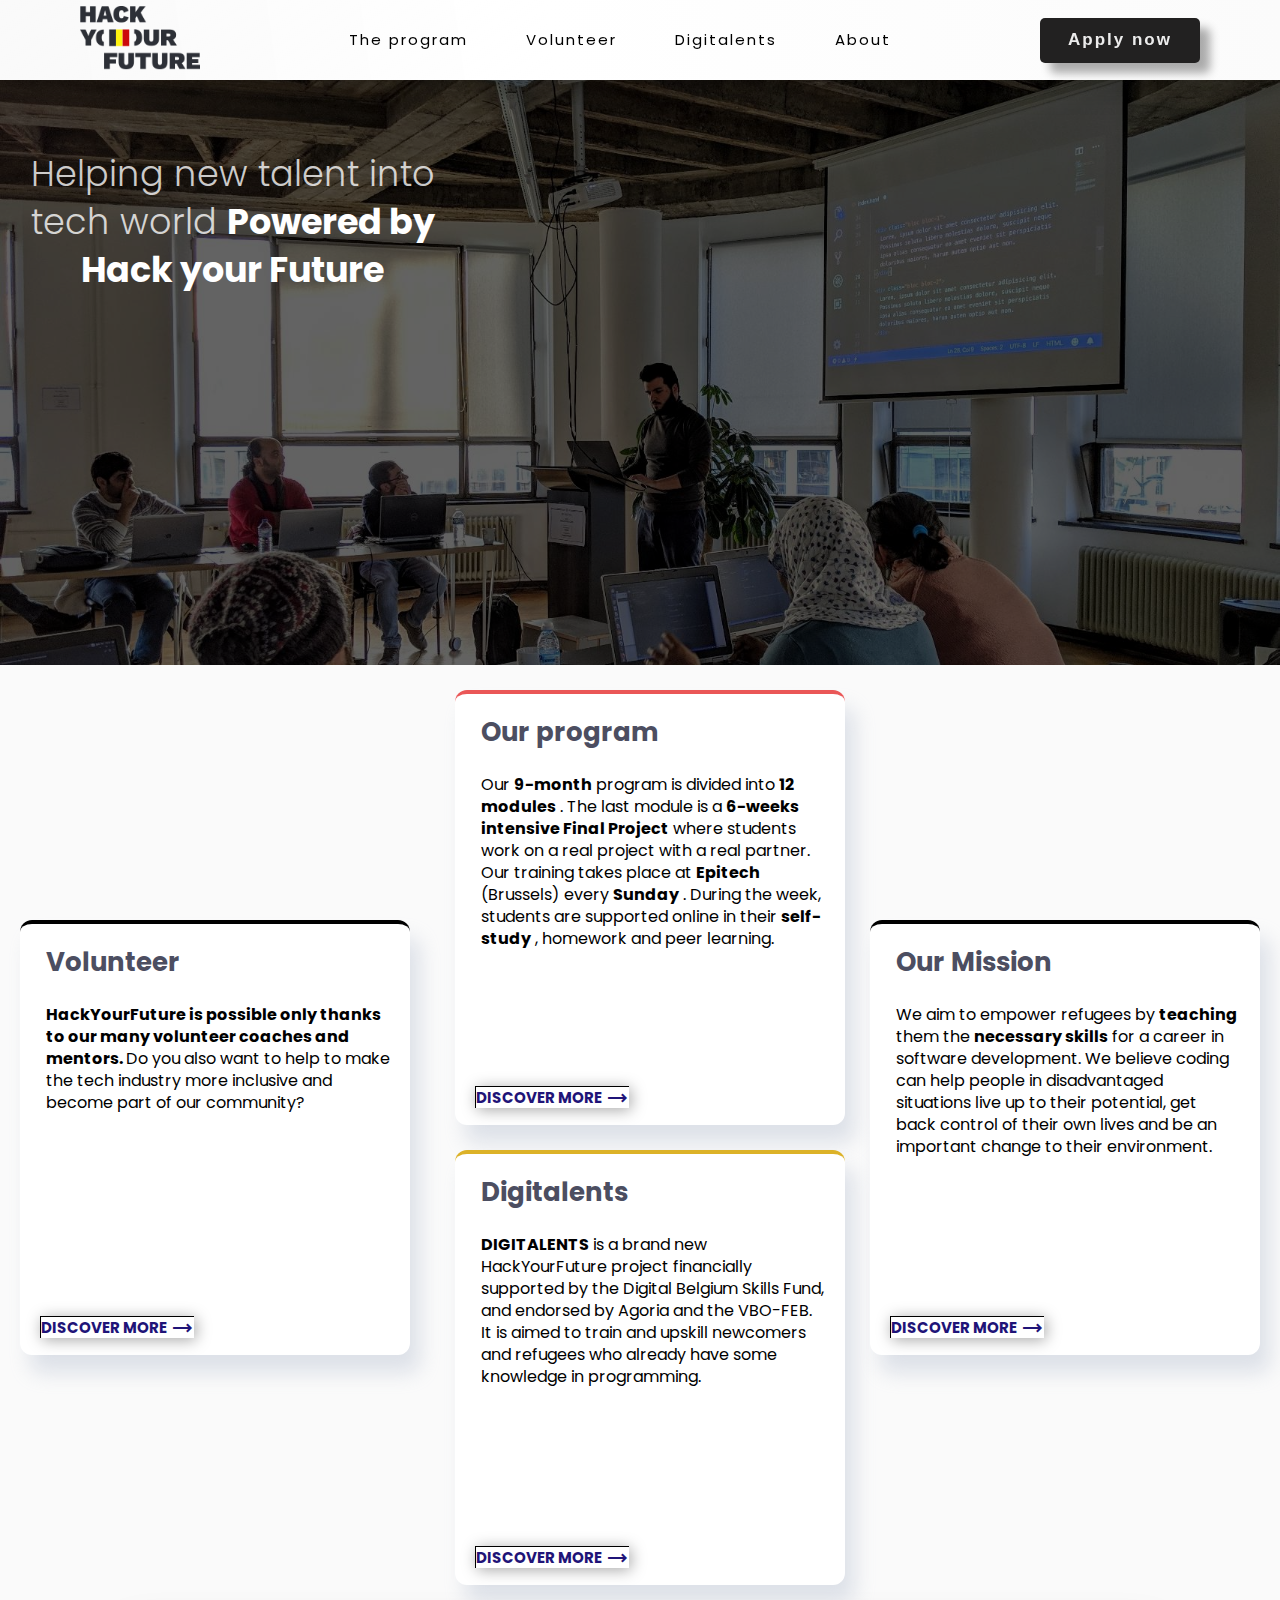
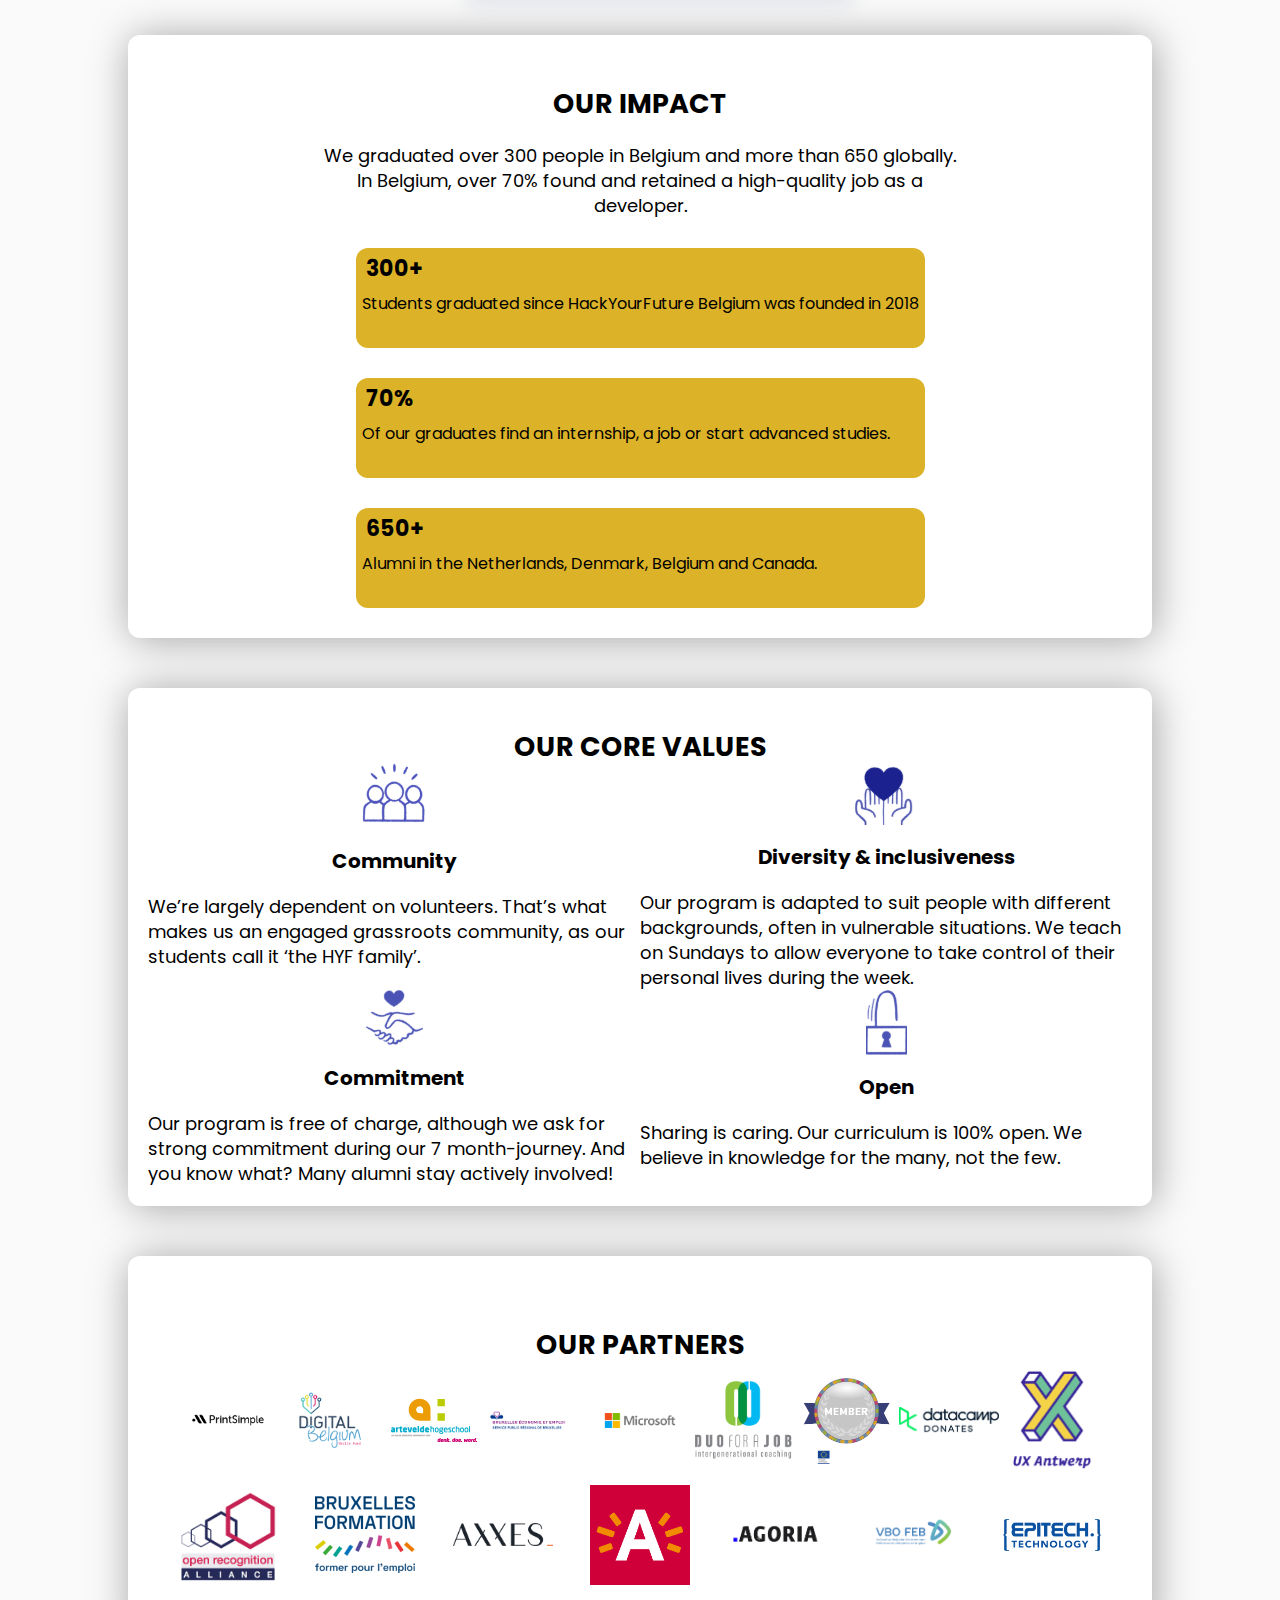
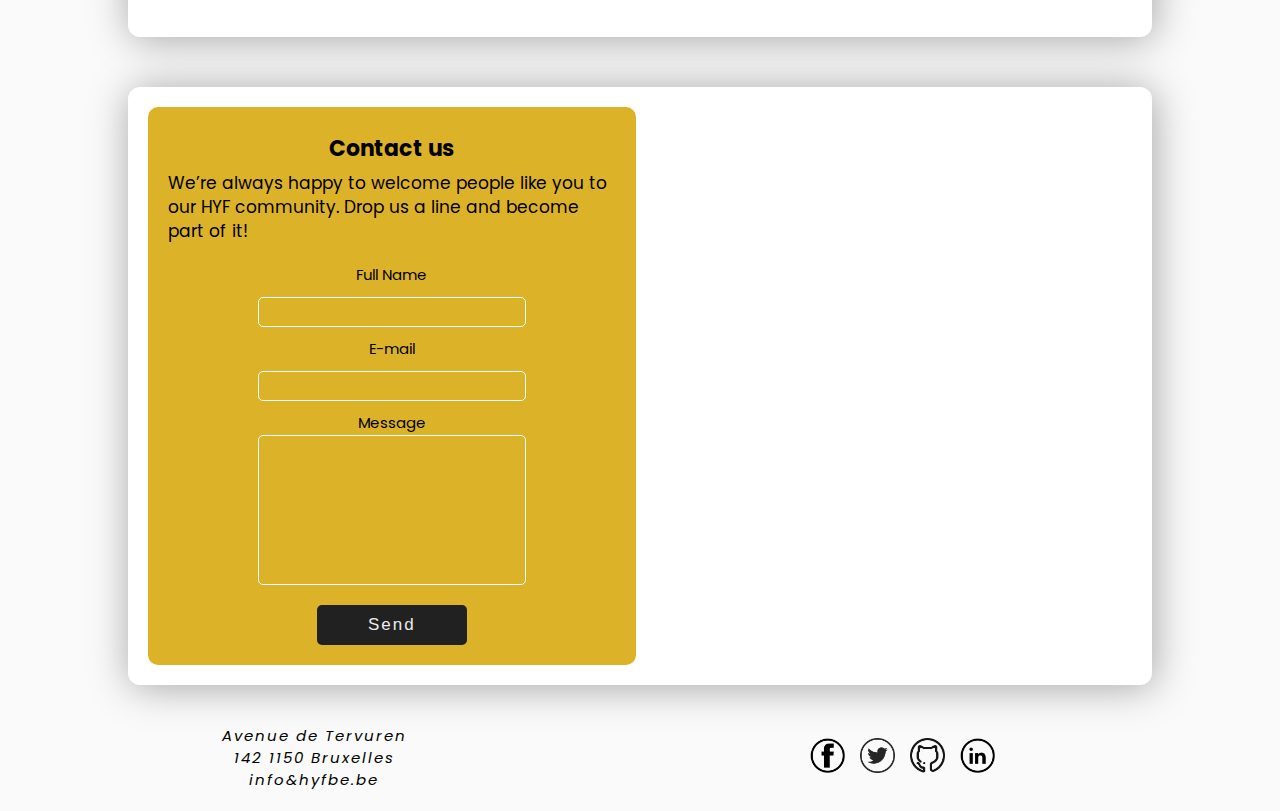
==== index.html @ 16c0a8de "update nav styles" ====
<!DOCTYPE html>
<html lang="en">
  <head>
    <meta charset="UTF-8" />
    <link rel="icon" type="image/svg+xml" href="./client/assets/favicon.ico" />
    <meta name="viewport" content="width=device-width, initial-scale=1.0" />
    <link rel="preconnect" href="https://fonts.googleapis.com" />
    <link rel="preconnect" href="https://fonts.gstatic.com" crossorigin />
    <link
      rel="stylesheet"
      href="https://fonts.googleapis.com/css2?family=Poppins:wght@200;400;600&display=swap"
    />
    <link
      rel="stylesheet"
      href="https://fonts.googleapis.com/css2?family=Material+Symbols+Outlined:opsz,wght,FILL,GRAD@20..48,100..700,0..1,-50..200"
    />
    <title>Hack your future</title>
    <link href="./styles/style.css" rel="stylesheet" />
  </head>
  <body>
    <!-- Navigation -->
    <nav class="nav-main">
      <div class="logo">
        <a class="logo" href="index.html">
          <img src="./public/logo1.png" alt="logo" />
        </a>
      </div>
      <ul class="nav">
        <li class="nav-item">
          <a class="nav-link" href="pages/program.html">The program</a>
        </li>
        <li class="nav-item">
          <a class="nav-link" href="pages/volunteer.html">Volunteer</a>
        </li>
        <li class="nav-item">
          <a class="nav-link" href="pages/digitalents.html">Digitalents</a>
        </li>
        <li class="nav-item">
          <a class="nav-link" href="pages/about.html">About</a>
        </li>
      </ul>
      <button
        type="button"
        class="nav-button"
        onclick="location.href='https://docs.google.com/forms/d/e/1FAIpQLSe2Rt_ns9DNhkDK3BO-uV07ePRrf6yVcAobrXXyIl71q2zZvg/viewform';"
      >
        Apply now
      </button>
    </nav>
    <!-- Header -->
    <header class="header-home">
      <div class="background"></div>
      <h1>
        Helping new talent into tech world
        <span>Powered by Hack your Future</span>
      </h1>
    </header>
    <main class="main-home">
      <!-- Section -->
      <section class="section-box volunteer">
        <h2>Volunteer</h2>
        <p class="about">
          <strong>
            HackYourFuture is possible only thanks to our many volunteer coaches
            and mentors.
          </strong>
          Do you also want to help to make the tech industry more inclusive and
          become part of our community?
        </p>
        <p class="discover-more">
          <a href="./pages/volunteer.html">
            discover more
            <span class="material-symbols-outlined"> trending_flat</span>
          </a>
        </p>
      </section>
      <div class="middle-sections">
        <section class="section-box program">
          <h2>Our program</h2>
          <p class="about">
            Our
            <strong>9-month</strong>
            program is divided into
            <strong>12 modules</strong>
            . The last module is a
            <strong>6-weeks intensive Final Project</strong>
            where students work on a real project with a real partner. Our
            training takes place at
            <strong>Epitech</strong>
            (Brussels) every
            <strong>Sunday</strong>
            . During the week, students are supported online in their
            <strong>self-study</strong>
            , homework and peer learning.
          </p>
          <p class="discover-more">
            <a href="./pages/program.html">
              discover more
              <span class="material-symbols-outlined"> trending_flat</span>
            </a>
          </p>
        </section>
        <section class="section-box digitalents">
          <h2>Digitalents</h2>
          <p class="about">
            <strong>DIGITALENTS</strong>
            is a brand new HackYourFuture project financially supported by the
            Digital Belgium Skills Fund, and endorsed by Agoria and the VBO-FEB.
            It is aimed to train and upskill newcomers and refugees who already
            have some knowledge in programming.
          </p>
          <p class="discover-more">
            <a href="./pages/digitalents.html">
              discover more
              <span class="material-symbols-outlined"> trending_flat</span>
            </a>
          </p>
        </section>
      </div>
      <section class="section-box our-mission">
        <h2>Our Mission</h2>
        <p class="about">
          We aim to empower refugees by
          <strong>teaching</strong>
          them the
          <strong>necessary skills</strong>
          for a career in software development. We believe coding can help
          people in disadvantaged situations live up to their potential, get
          back control of their own lives and be an important change to their
          environment.
        </p>
        <p class="discover-more">
          <a href="./pages/about.html">
            discover more
            <span class="material-symbols-outlined"> trending_flat</span>
          </a>
        </p>
      </section>
    </main>
    <!-- Container Our Impact -->
    <div class="statistic">
      <h2 class="our-impact">Our impact</h2>
      <p class="impact">
        We graduated over 300 people in Belgium and more than 650 globally. In
        Belgium, over 70% found and retained a high-quality job as a developer.
      </p>
      <div>
        <div class="students">
          <h3>300+</h3>
          <p class="stats1">
            Students graduated since HackYourFuture Belgium was founded in 2018
          </p>
        </div>
        <div class="intership-job">
          <h3>70%</h3>
          <p class="stats2">
            Of our graduates find an internship, a job or start advanced
            studies.
          </p>
        </div>
        <div class="alumni">
          <h3>650+</h3>
          <p class="stats3">
            Alumni in the Netherlands, Denmark, Belgium and Canada.
          </p>
        </div>
      </div>
    </div>
    <!-- Container Our core values -->
    <div class="core-values">
      <h2 class="our-values">Our core values</h2>
      <div class="grid">
        <div class="community">
          <img src="public/community.svg" alt="community" />
          <h4>Community</h4>
          <p>
            We’re largely dependent on volunteers. That’s what makes us an
            engaged grassroots community, as our students call it ‘the HYF
            family’.
          </p>
        </div>
        <div class="diversity">
          <img src="public/diversity-inclusiveness.svg" alt="community" />
          <h4>Diversity &amp; inclusiveness</h4>
          <p>
            Our program is adapted to suit people with different backgrounds,
            often in vulnerable situations. We teach on Sundays to allow
            everyone to take control of their personal lives during the week.
          </p>
        </div>
        <div class="commitment">
          <img src="public/commitment.svg" alt="community" />
          <h4>Commitment</h4>
          <p>
            Our program is free of charge, although we ask for strong commitment
            during our 7 month-journey. And you know what? Many alumni stay
            actively involved!
          </p>
        </div>
        <div class="open">
          <img src="public/open.svg" alt="community" />
          <h4>Open</h4>
          <p>
            Sharing is caring. Our curriculum is 100% open. We believe in
            knowledge for the many, not the few.
          </p>
        </div>
      </div>
    </div>
    <!-- Our Partners -->
    <div class="partners">
      <h2 class="our-partners">Our Partners</h2>
      <div class="logo-partners">
        <div class="img-partners">
          <img src="public/print-simple.svg" alt="print-simple" />
        </div>
        <div class="img-partners">
          <img src="public/digital-belgium.svg" alt="digital-belgium" />
        </div>
        <div class="img-partners">
          <img src="public/artevelde.svg" alt="artevelde" />
        </div>
        <div class="img-partners">
          <img src="public/bruxelles-emploi.svg" alt="bruxelles-emploi" />
        </div>
        <div class="img-partners">
          <img src="public/microsoft.svg" alt="microsoft" />
        </div>
        <div class="img-partners">
          <img src="public/duo-logo.png" alt="duo-for-a-job" />
        </div>
        <div class="img-partners">
          <img src="public/DSJC-Member-NEGATIVE.png" alt="member" />
        </div>
        <div class="img-partners">
          <img src="public/datacamp.png" alt="datacamp" />
        </div>
        <div class="img-partners">
          <img src="public/ux-antwerp.png" alt="ux-antwerp" />
        </div>
        <div class="img-partners">
          <img src="public/alliance.png" alt="alliance" />
        </div>
        <div class="img-partners">
          <img src="public/Bruxelles-Formation.png" alt="bruxelles-formation" />
        </div>
        <div class="img-partners">
          <img src="public/axxes.png" alt="axxes" />
        </div>
        <div class="img-partners">
          <img src="public/antwerp-stad.jpg" alt="antwerp-stad" />
        </div>
        <div class="img-partners">
          <img src="public/agoriapng.png" alt="agoria" />
        </div>
        <div class="img-partners">
          <img src="public/vbo.png" alt="vbo-feb" />
        </div>
        <div class="img-partners">
          <img src="public/EPITECH-TECHNOLOGY.png" alt="epitech-technology" />
        </div>
      </div>
    </div>
    <!-- Contact & location -->
    <div class="contact-location">
      <div class="contact-title">
        <h3 class="contact-us">Contact us</h3>
        <p class="contact-description">
          We’re always happy to welcome people like you to our HYF community.
          Drop us a line and become part of it!
        </p>
        <form class="form-contact">
          <label for="name">Full Name</label>
          <input type="text" id="name" name="name" />
          <label for="email">E-mail</label>
          <input type="email" id="email" name="email" au />
          <label for="message">Message</label>
          <textarea class="message" name="message" id="message"></textarea>
          <button class="form-btn" type="submit">Send</button>
        </form>
      </div>
      <div class="map">
        <iframe
          src="https://www.google.com/maps/embed?pb=!1m18!1m12!1m3!1d1223.9548643285877!2d4.4075665665251575!3d50.837852374862564!2m3!1f0!2f0!3f0!3m2!1i1024!2i768!4f13.1!3m3!1m2!1s0x47c3c4ad260b7937%3A0x14bd8cd14d024bea!2sAv.%20de%20Tervueren%20142%2C%201150%20Woluwe-Saint-Pierre!5e0!3m2!1spl!2sbe!4v1683390909252!5m2!1spl!2sbe"
          allowfullscreen=""
          loading="lazy"
          referrerpolicy="no-referrer-when-downgrade"
          title="map"
        ></iframe>
      </div>
    </div>
    <!-- Footer -->
    <footer class="footer">
      <div class="hyf-info"></div>
      <nav class="nav-footer">
        <address class="address">
          Avenue de Tervuren 142 1150 Bruxelles info&amp;hyfbe.be
        </address>
        <ul class="social-media">
          <li class="social-icon">
            <a
              href="https://www.facebook.com/HackYFutureBE/"
              aria-label="facebook"
            >
              <img class="img-social" src="public/fb_icon.png" alt="facebook" />
            </a>
          </li>
          <li class="social-icon">
            <a href="https://twitter.com/HackYFutureBE" aria-label="twitter">
              <img
                class="img-social"
                src="public/twitter_icon.png"
                alt="twitter"
              />
            </a>
          </li>
          <li class="social-icon">
            <a
              href="https://github.com/HackYourFutureBelgium"
              aria-label="github"
            >
              <img
                class="img-social"
                src="public/github_icon.png"
                alt="github"
              />
            </a>
          </li>
          <li class="social-icon">
            <a
              href="https://www.linkedin.com/school/hackyourfuture-belgium/"
              aria-label="lindekin"
            >
              <img
                class="img-social"
                src="public/linkedin_icon.png"
                alt="lindekin"
              />
            </a>
          </li>
        </ul>
      </nav>
    </footer>
  </body>
</html>
---- styles/style.css ----
@import url("./home.css");
@import url("./program.css");
@import url("./volunteer.css");
@import url("./digitalents.css");
@import url("./about.css");
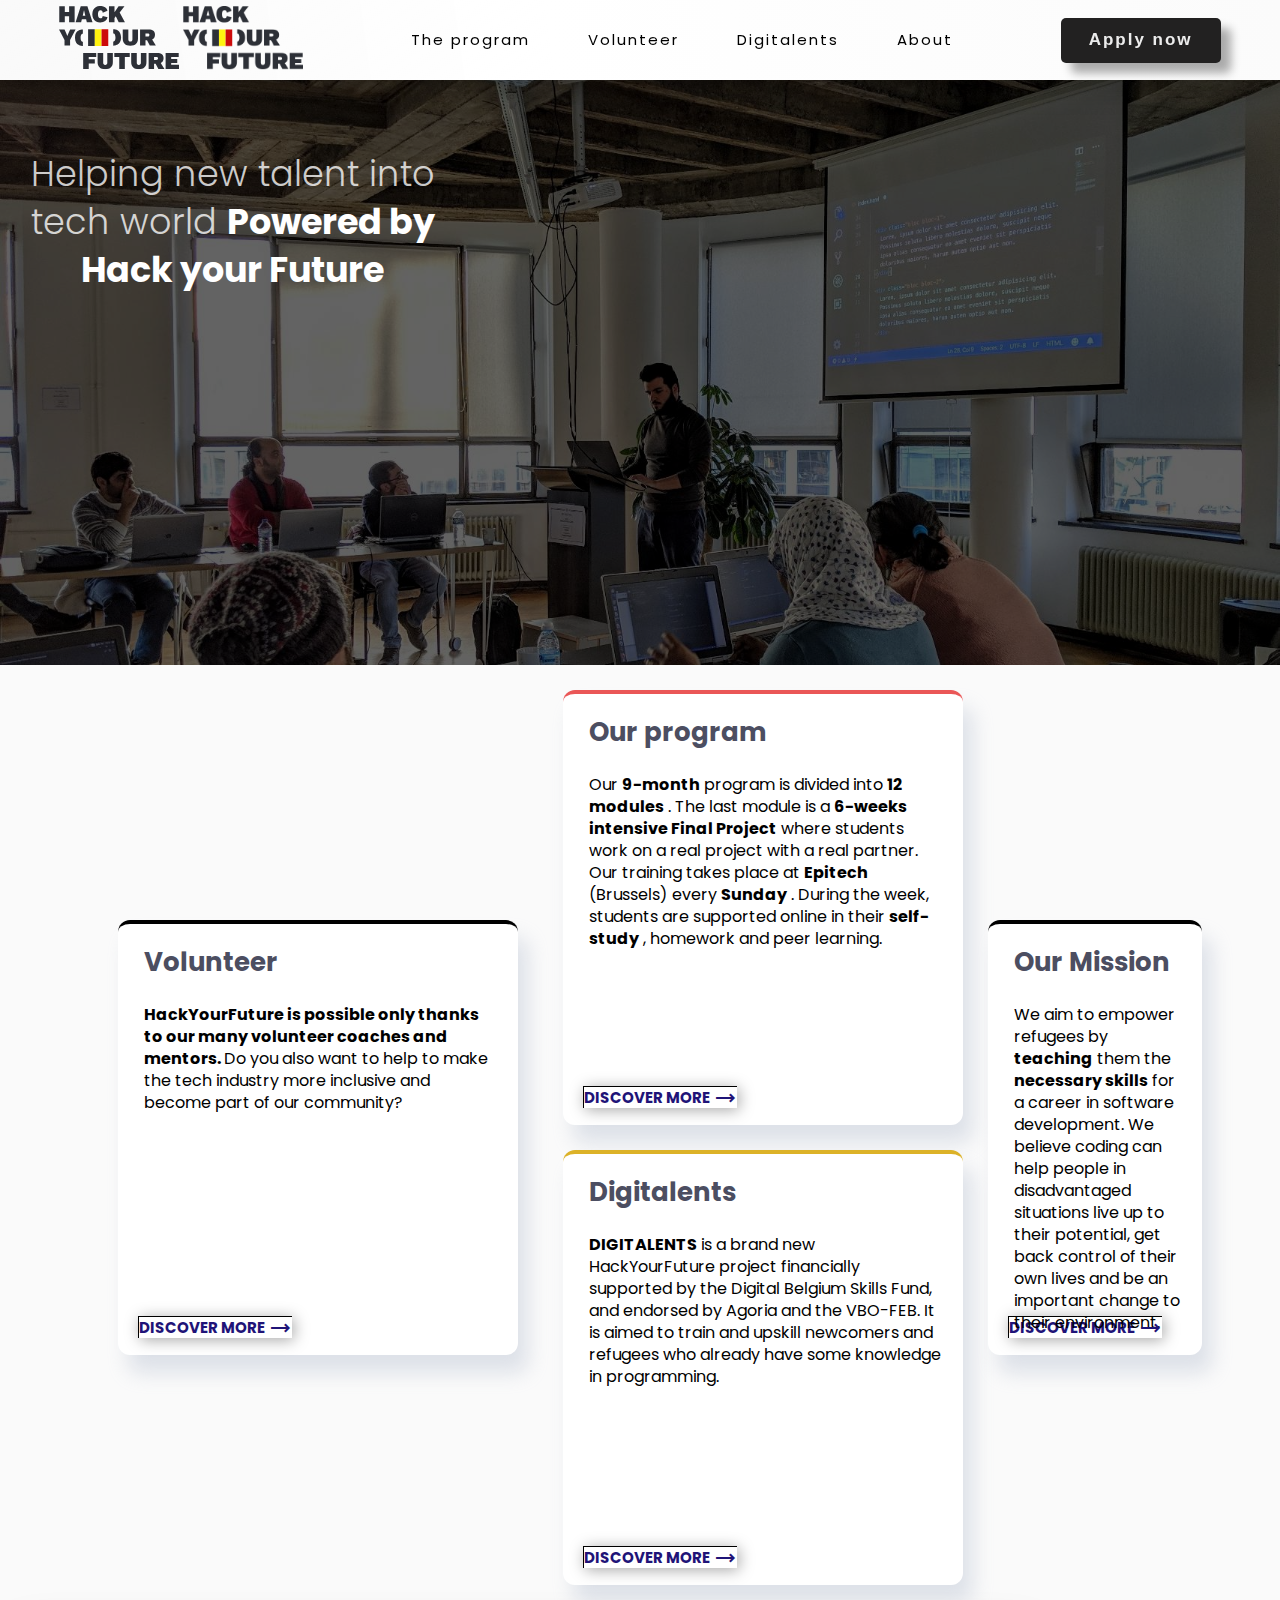
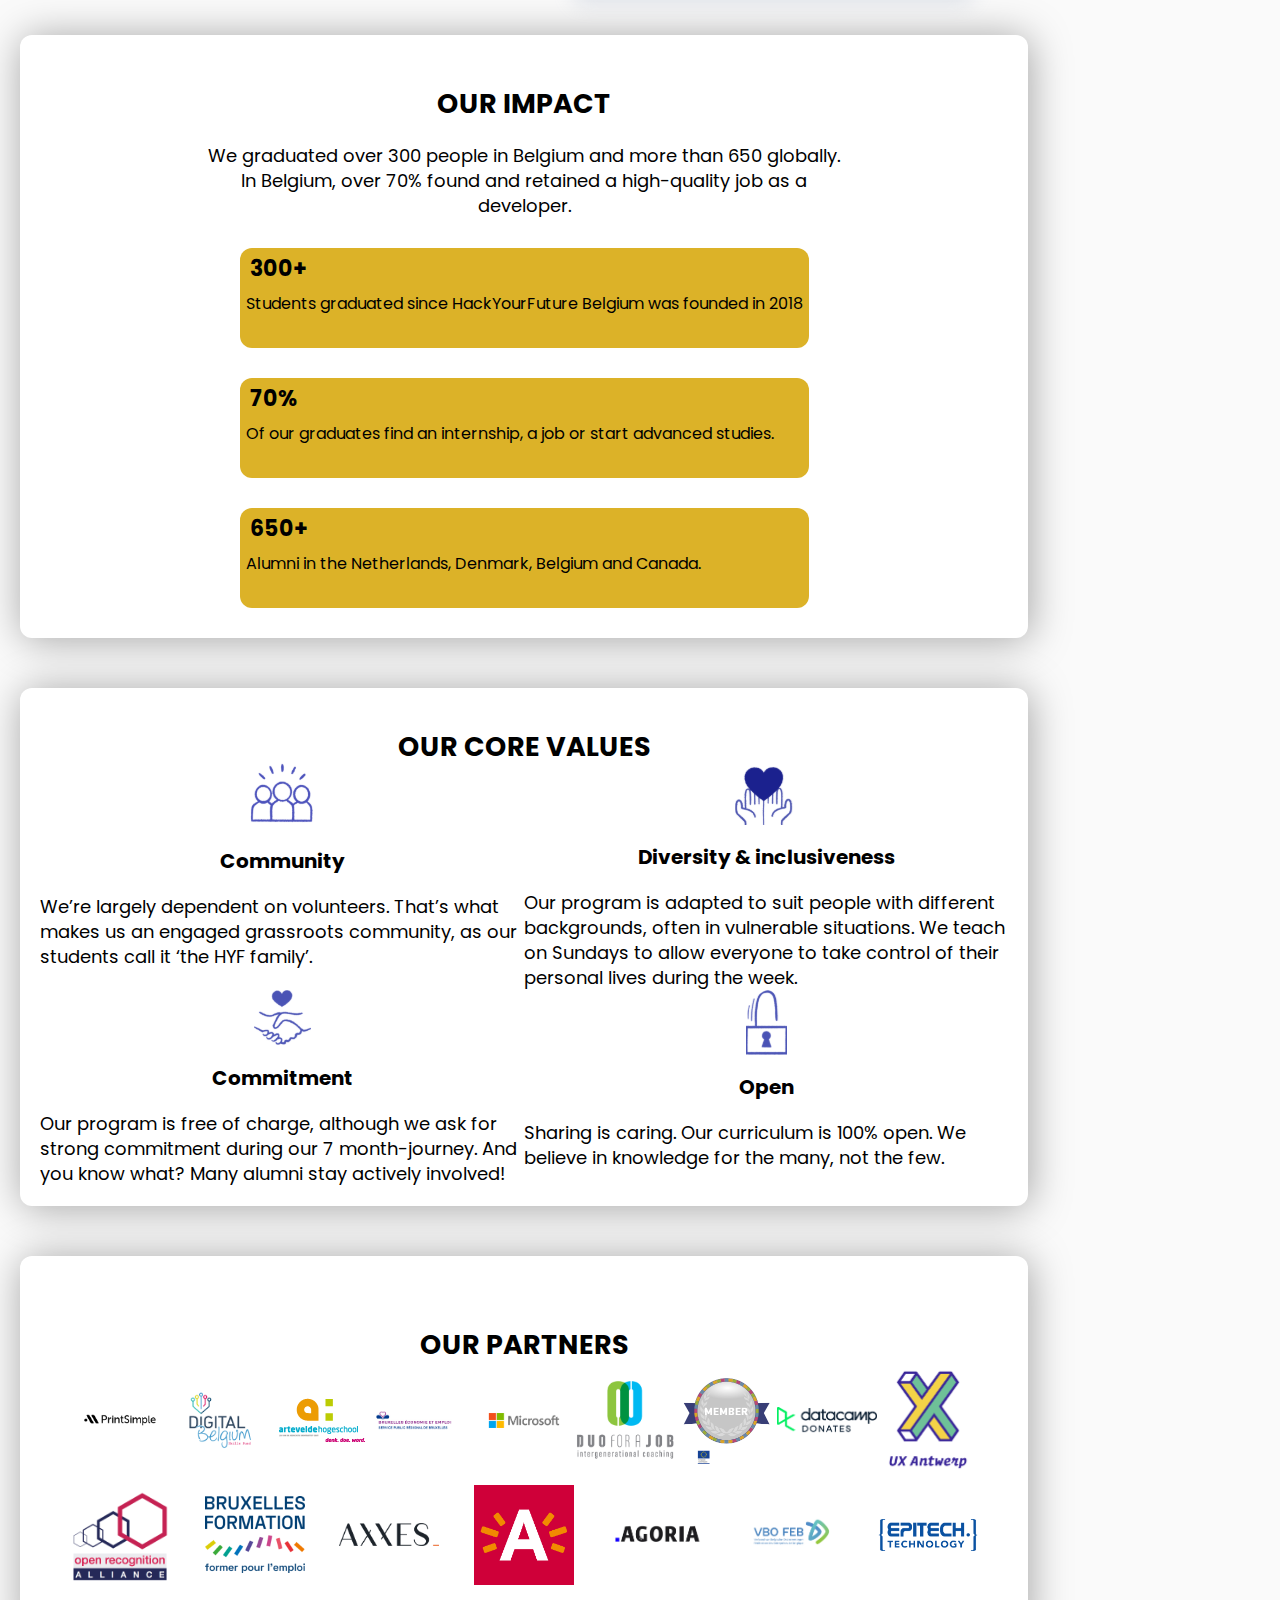
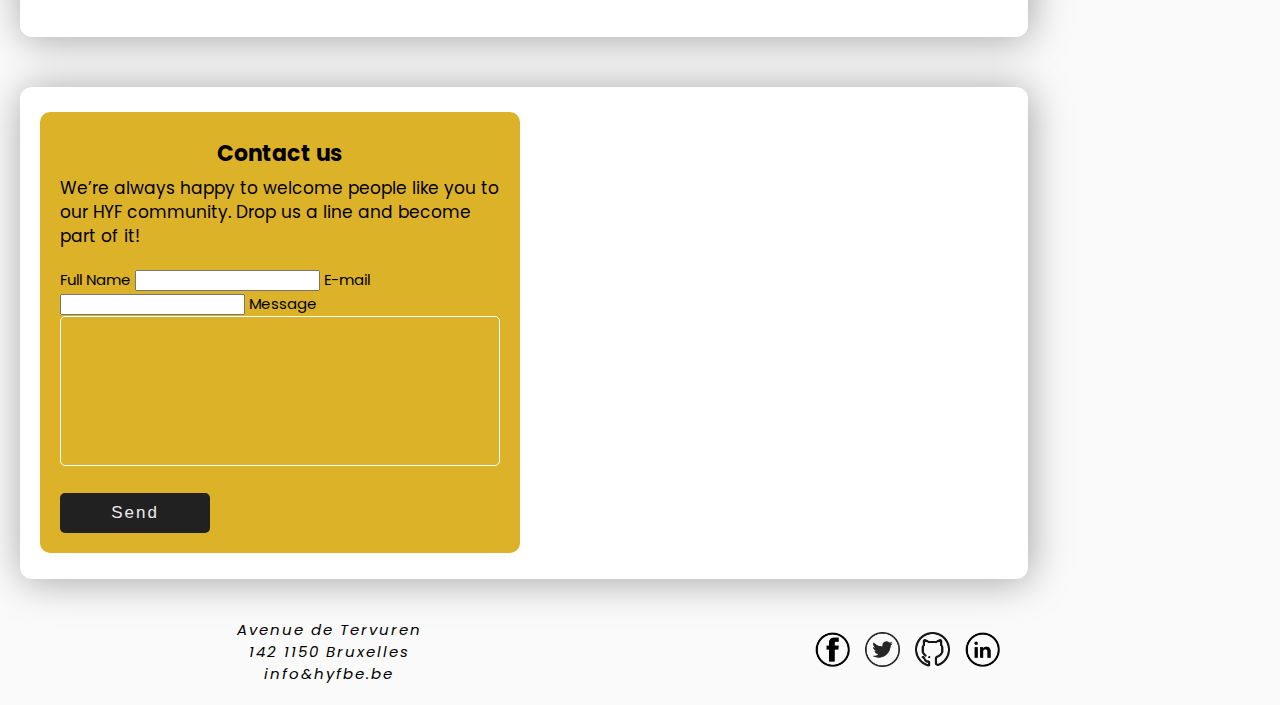
==== commit df49e161: "Merge branch 'main' into information" ====
--- a/index.html
+++ b/index.html
@@ -22,6 +22,7 @@
     <nav class="nav-main">
       <div class="logo">
         <a class="logo" href="index.html">
+          <img src="./public/logo.svg" alt="logo" />
           <img src="./public/logo1.png" alt="logo" />
         </a>
       </div>
@@ -48,6 +49,7 @@
       </button>
     </nav>
     <!-- Header -->
+    <header>
     <header class="header-home">
       <div class="background"></div>
       <h1>
@@ -55,6 +57,9 @@
         <span>Powered by Hack your Future</span>
       </h1>
     </header>
+    <main>
+      <!-- Section -->
+      <section class="volunteer">
     <main class="main-home">
       <!-- Section -->
       <section class="section-box volunteer">
@@ -75,6 +80,7 @@
         </p>
       </section>
       <div class="middle-sections">
+        <section class="program">
         <section class="section-box program">
           <h2>Our program</h2>
           <p class="about">
@@ -100,6 +106,7 @@
             </a>
           </p>
         </section>
+        <section class="digitalents">
         <section class="section-box digitalents">
           <h2>Digitalents</h2>
           <p class="about">
@@ -117,6 +124,7 @@
           </p>
         </section>
       </div>
+      <section class="our-mission">
       <section class="section-box our-mission">
         <h2>Our Mission</h2>
         <p class="about">
@@ -269,6 +277,7 @@
           We’re always happy to welcome people like you to our HYF community.
           Drop us a line and become part of it!
         </p>
+        <form>
         <form class="form-contact">
           <label for="name">Full Name</label>
           <input type="text" id="name" name="name" />
@@ -342,4 +351,4 @@
       </nav>
     </footer>
   </body>
-</html>
+</html>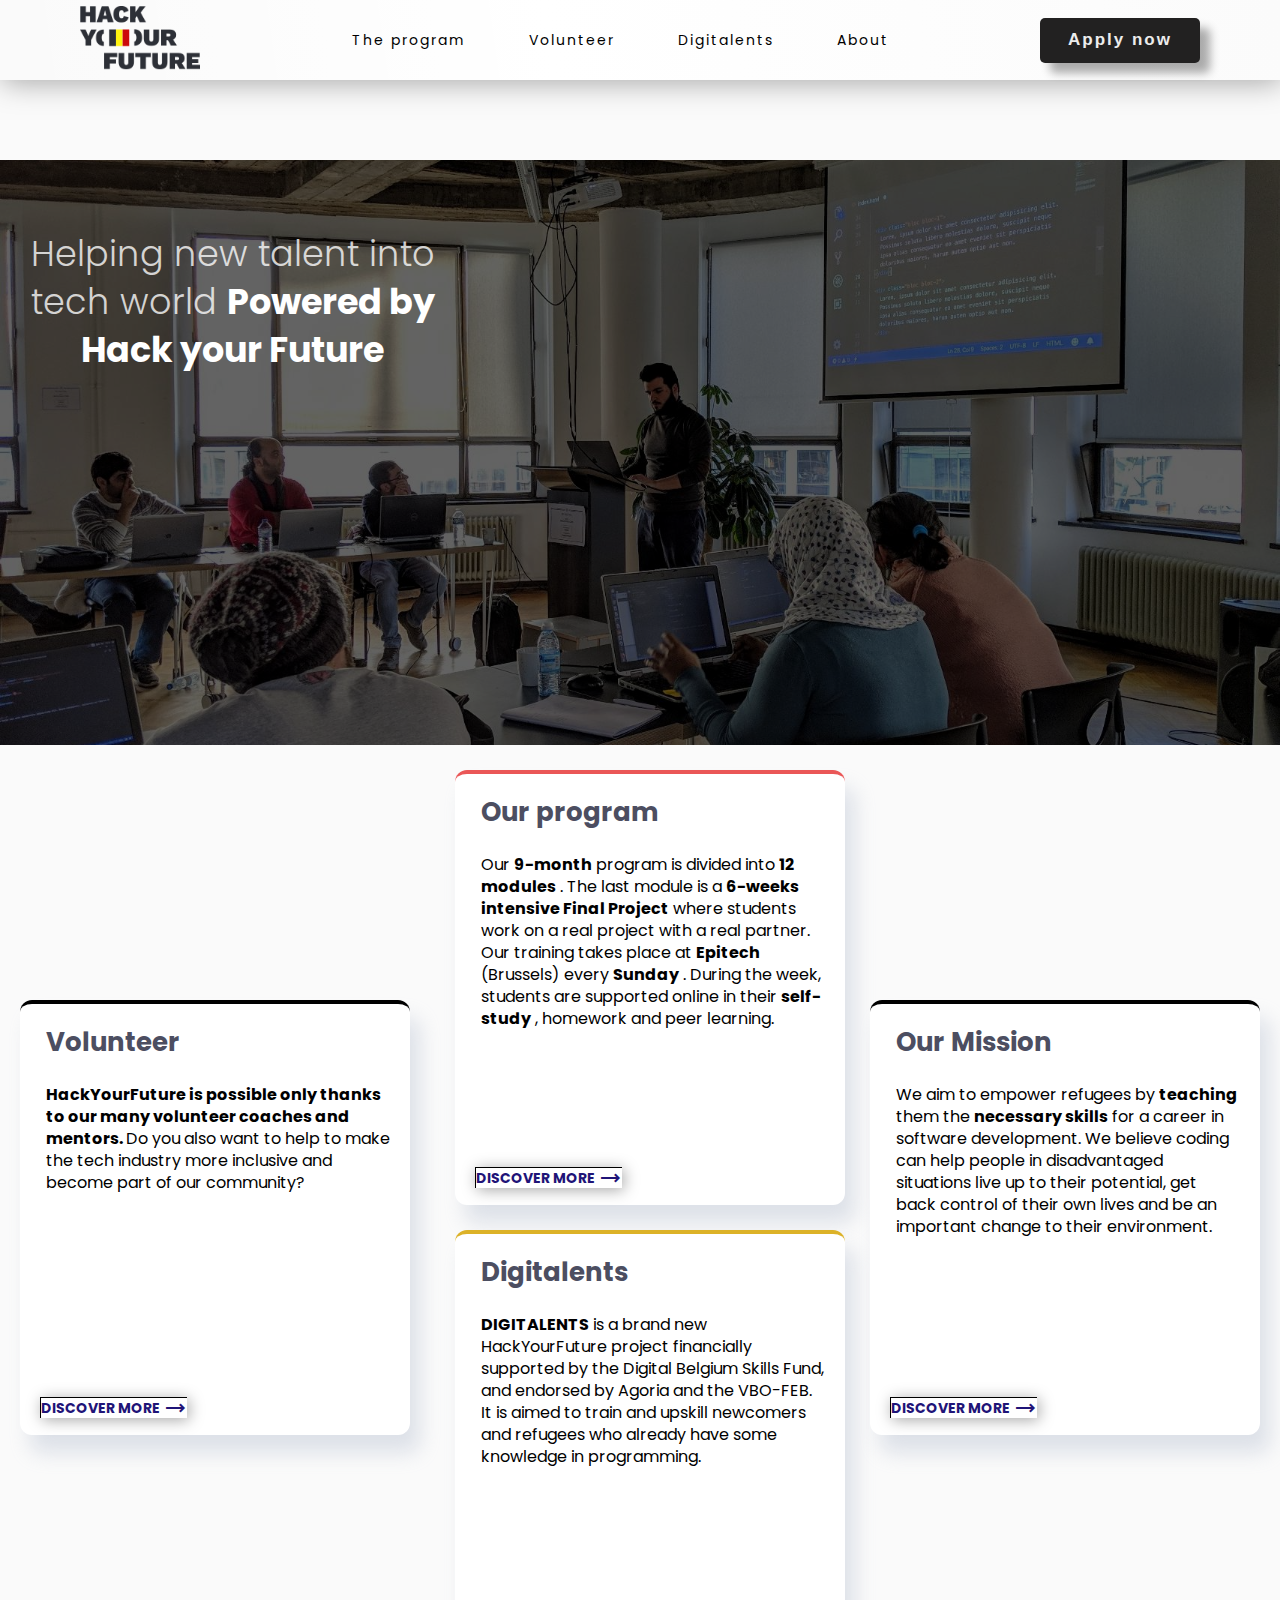
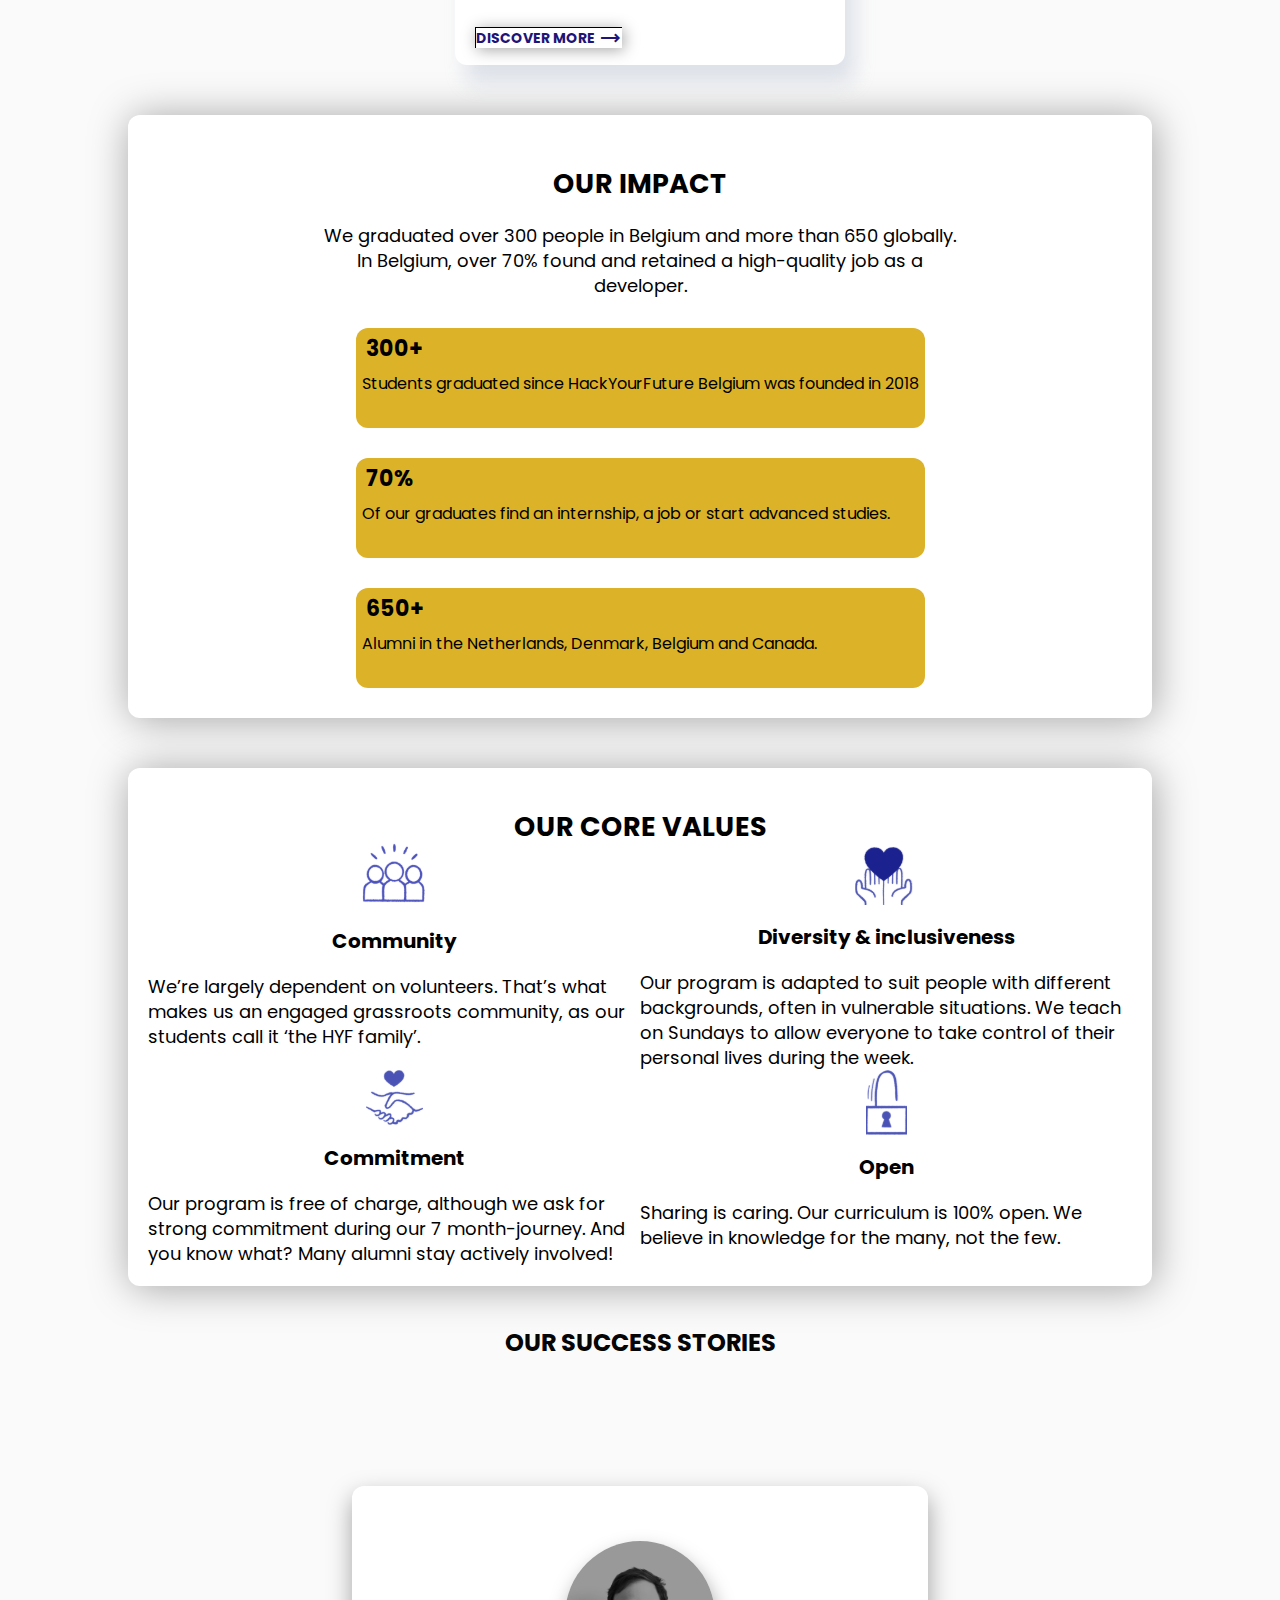
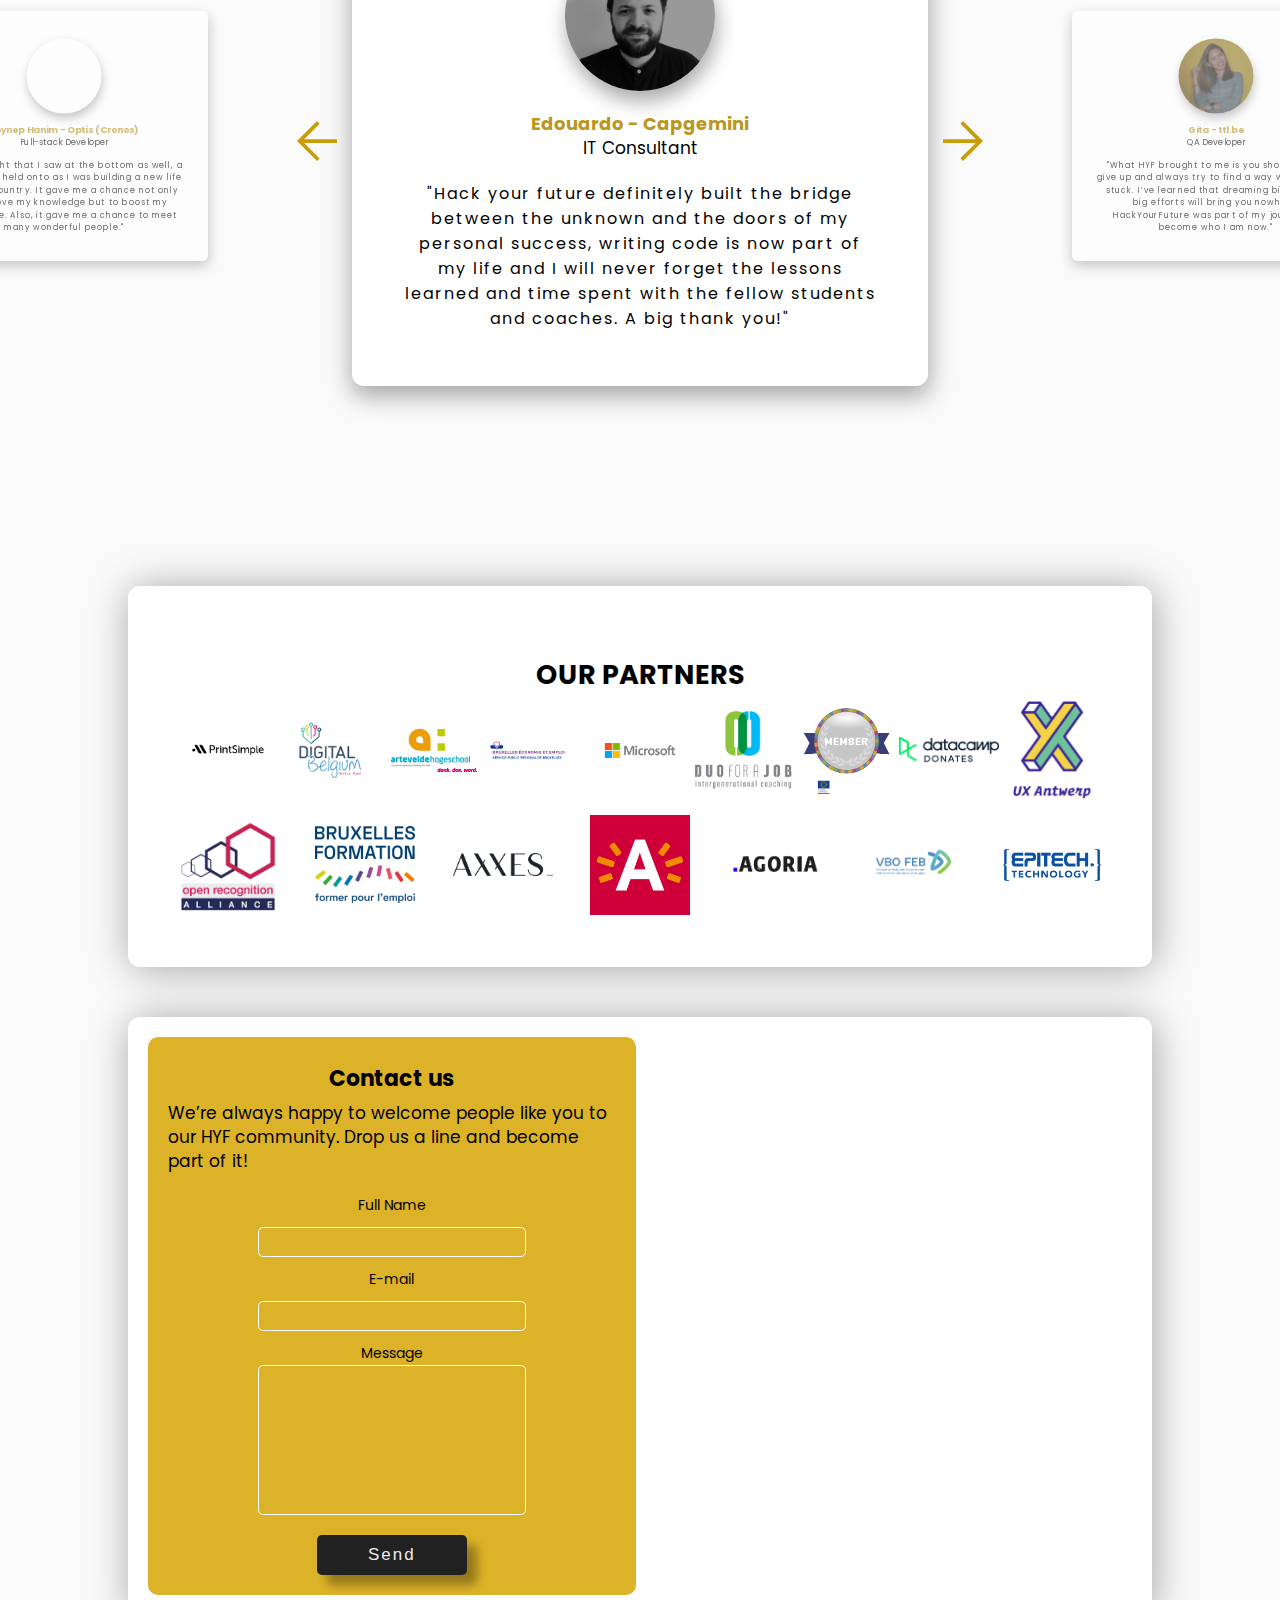
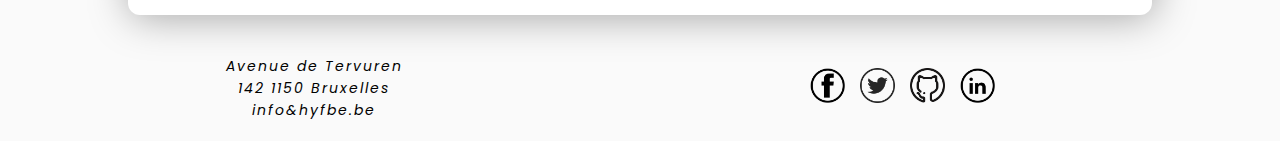
==== commit 9b1c5b36: "add success stories to home" ====
--- a/index.html
+++ b/index.html
@@ -22,7 +22,6 @@
     <nav class="nav-main">
       <div class="logo">
         <a class="logo" href="index.html">
-          <img src="./public/logo.svg" alt="logo" />
           <img src="./public/logo1.png" alt="logo" />
         </a>
       </div>
@@ -49,7 +48,6 @@
       </button>
     </nav>
     <!-- Header -->
-    <header>
     <header class="header-home">
       <div class="background"></div>
       <h1>
@@ -57,9 +55,6 @@
         <span>Powered by Hack your Future</span>
       </h1>
     </header>
-    <main>
-      <!-- Section -->
-      <section class="volunteer">
     <main class="main-home">
       <!-- Section -->
       <section class="section-box volunteer">
@@ -80,7 +75,6 @@
         </p>
       </section>
       <div class="middle-sections">
-        <section class="program">
         <section class="section-box program">
           <h2>Our program</h2>
           <p class="about">
@@ -106,7 +100,6 @@
             </a>
           </p>
         </section>
-        <section class="digitalents">
         <section class="section-box digitalents">
           <h2>Digitalents</h2>
           <p class="about">
@@ -124,7 +117,6 @@
           </p>
         </section>
       </div>
-      <section class="our-mission">
       <section class="section-box our-mission">
         <h2>Our Mission</h2>
         <p class="about">
@@ -215,6 +207,82 @@
         </div>
       </div>
     </div>
+
+    <!-- Our success stories -->
+
+    <section class="person-stories">
+      <p class="title-stories">Our success stories</p>
+      <div class="person-box">
+        <svg
+          focusable
+          class="btn-stories btn-left"
+          xmlns="http://www.w3.org/2000/svg"
+          viewBox="0 96 960 960"
+        >
+          <path
+            d="M480 896 160 576l320-320 42 42-248 248h526v60H274l248 248-42 42Z"
+          />
+        </svg>
+        <svg
+          focusable
+          class="btn-stories btn-right"
+          xmlns="http://www.w3.org/2000/svg"
+          viewBox="0 96 960 960"
+        >
+          <path
+            d="m480 896-42-43 247-247H160v-60h525L438 299l42-43 320 320-320 320Z"
+          />
+        </svg>
+        <div class="slider-box" id="slider">
+          <div class="box box1" id="b1">
+            <div class="img-all-stories img-hanim"></div>
+            <p class="name-stories">Zeynep Hanim - Optis (Cronos)</p>
+            <p class="profession-stories">Full-stack Developer</p>
+            <p class="description-stories">
+              "HYF is a light that I saw at the bottom as well, a hope that I
+              held onto as I was building a new life in a new country. It gave
+              me a chance not only to improve my knowledge but to boost my
+              confidence. Also, it gave me a chance to meet many wonderful
+              people."
+            </p>
+          </div>
+          <div class="box box2" id="b2">
+            <div class="img-all-stories img-eduardo"></div>
+            <p class="name-stories">Edouardo - Capgemini</p>
+            <p class="profession-stories">IT Consultant</p>
+            <p class="description-stories">
+              "Hack your future definitely built the bridge between the unknown
+              and the doors of my personal success, writing code is now part of
+              my life and I will never forget the lessons learned and time spent
+              with the fellow students and coaches. A big thank you!"
+            </p>
+          </div>
+          <div class="box box3" id="b3">
+            <div class="img-all-stories img-gita"></div>
+            <p class="name-stories">Gita - ttl.be</p>
+            <p class="profession-stories">QA Developer</p>
+            <p class="description-stories">
+              "What HYF brought to me is you should never give up and always try
+              to find a way when you’re stuck. I’ve learned that dreaming big
+              without big efforts will bring you nowhere. HackYourFuture was
+              part of my journey to become who I am now."
+            </p>
+          </div>
+          <div class="box box4" id="b4">
+            <div class="img-all-stories img-ramzi"></div>
+            <p class="name-stories">Ramzi - AppTweak</p>
+            <p class="profession-stories">UX/UI Designer</p>
+            <p class="description-stories">
+              "Hack Your Future is one of the greatest programs that I joined.
+              It has opened many doors for me to learn a lot about software and
+              web development. Without this program, I wouldn't be at the
+              current job which requires good knowledge in front-end
+              development"
+            </p>
+          </div>
+        </div>
+      </div>
+    </section>
     <!-- Our Partners -->
     <div class="partners">
       <h2 class="our-partners">Our Partners</h2>
@@ -277,7 +345,6 @@
           We’re always happy to welcome people like you to our HYF community.
           Drop us a line and become part of it!
         </p>
-        <form>
         <form class="form-contact">
           <label for="name">Full Name</label>
           <input type="text" id="name" name="name" />
@@ -350,5 +417,6 @@
         </ul>
       </nav>
     </footer>
+    <script src="./scripts/script.js"></script>
   </body>
-</html>+</html>
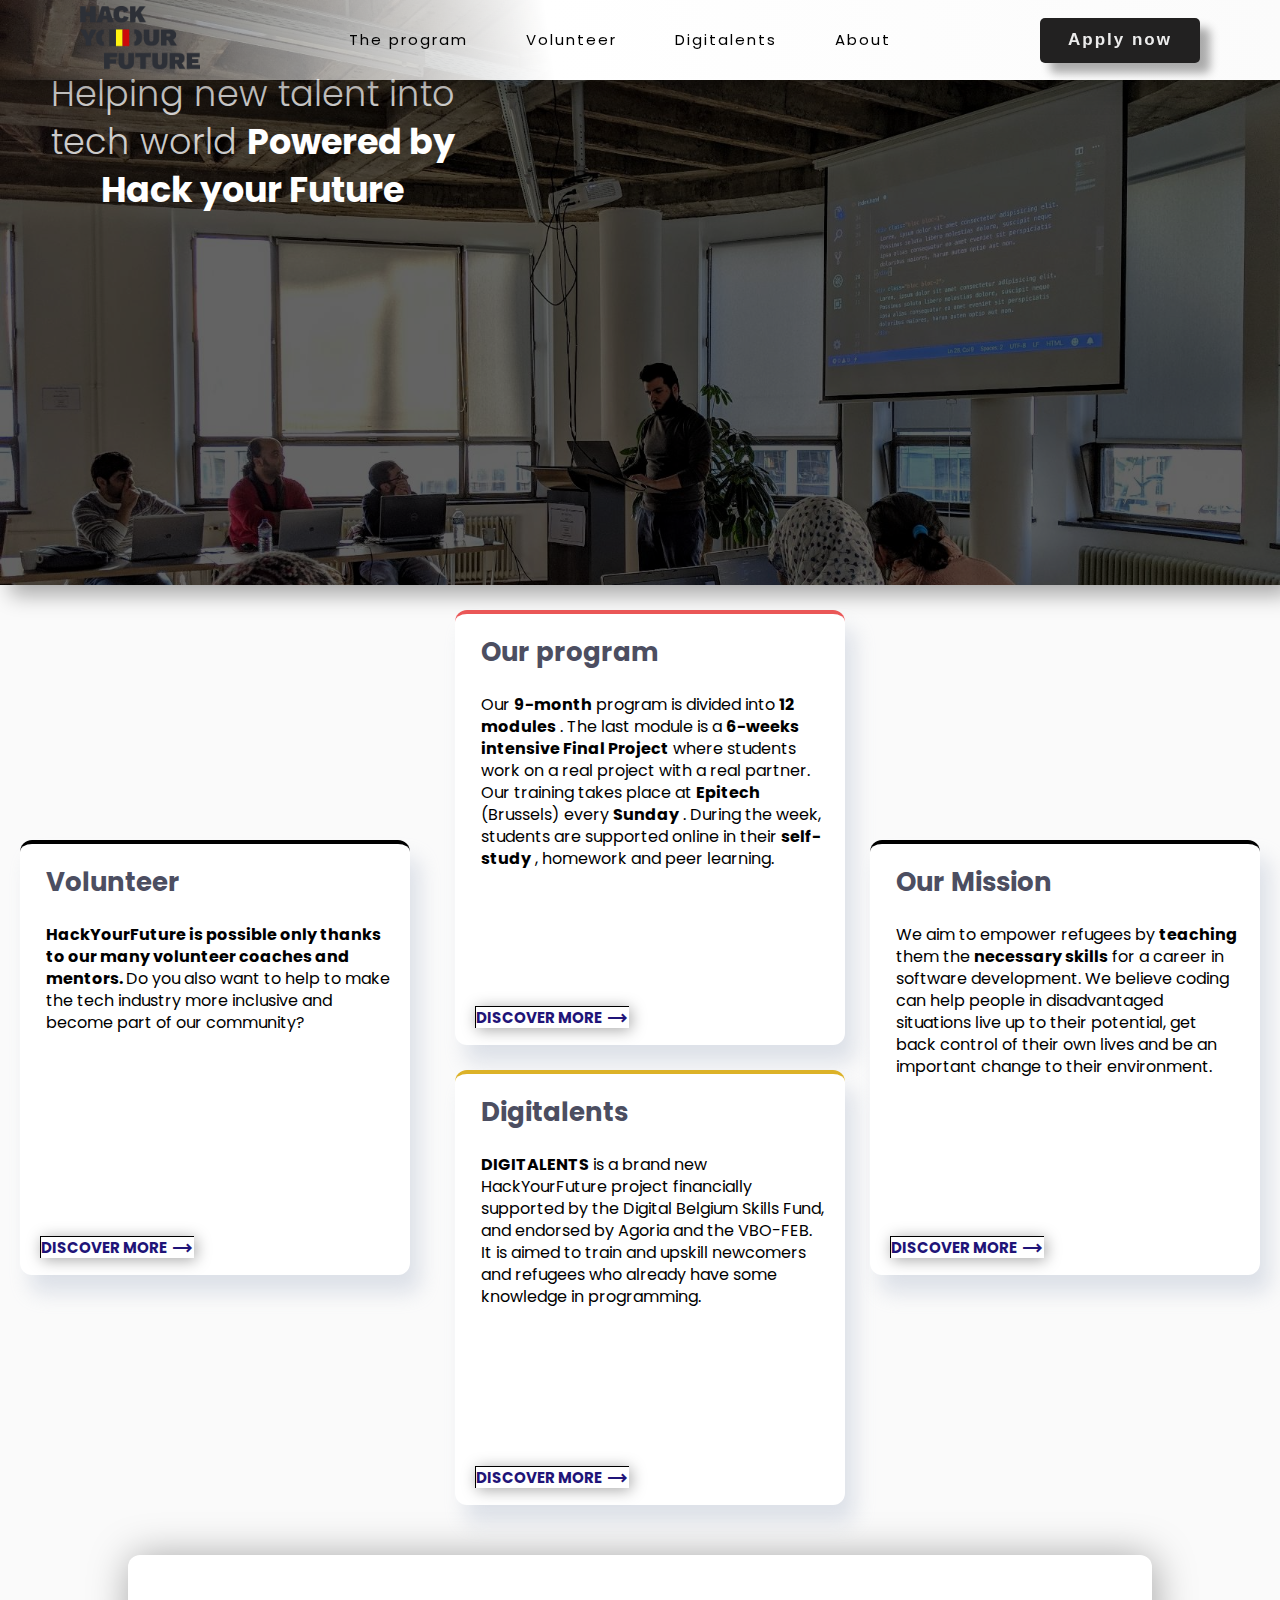
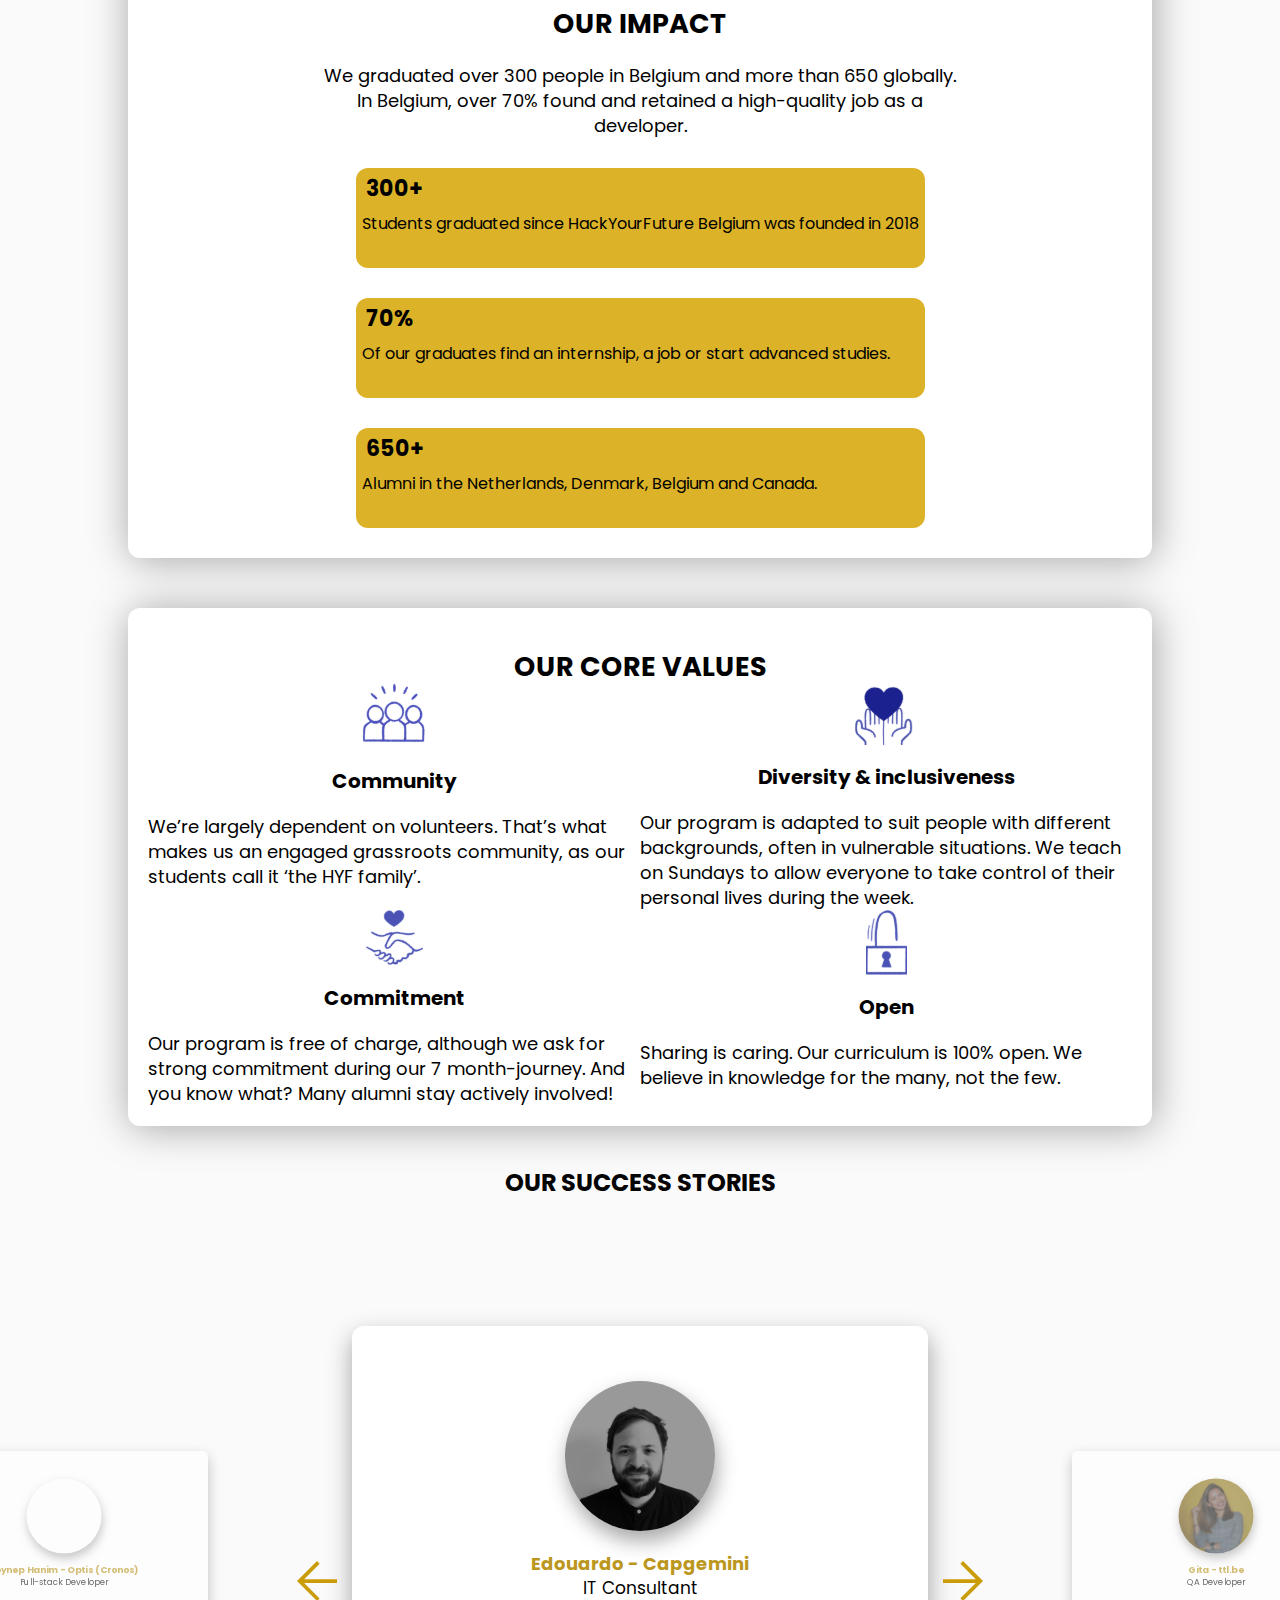
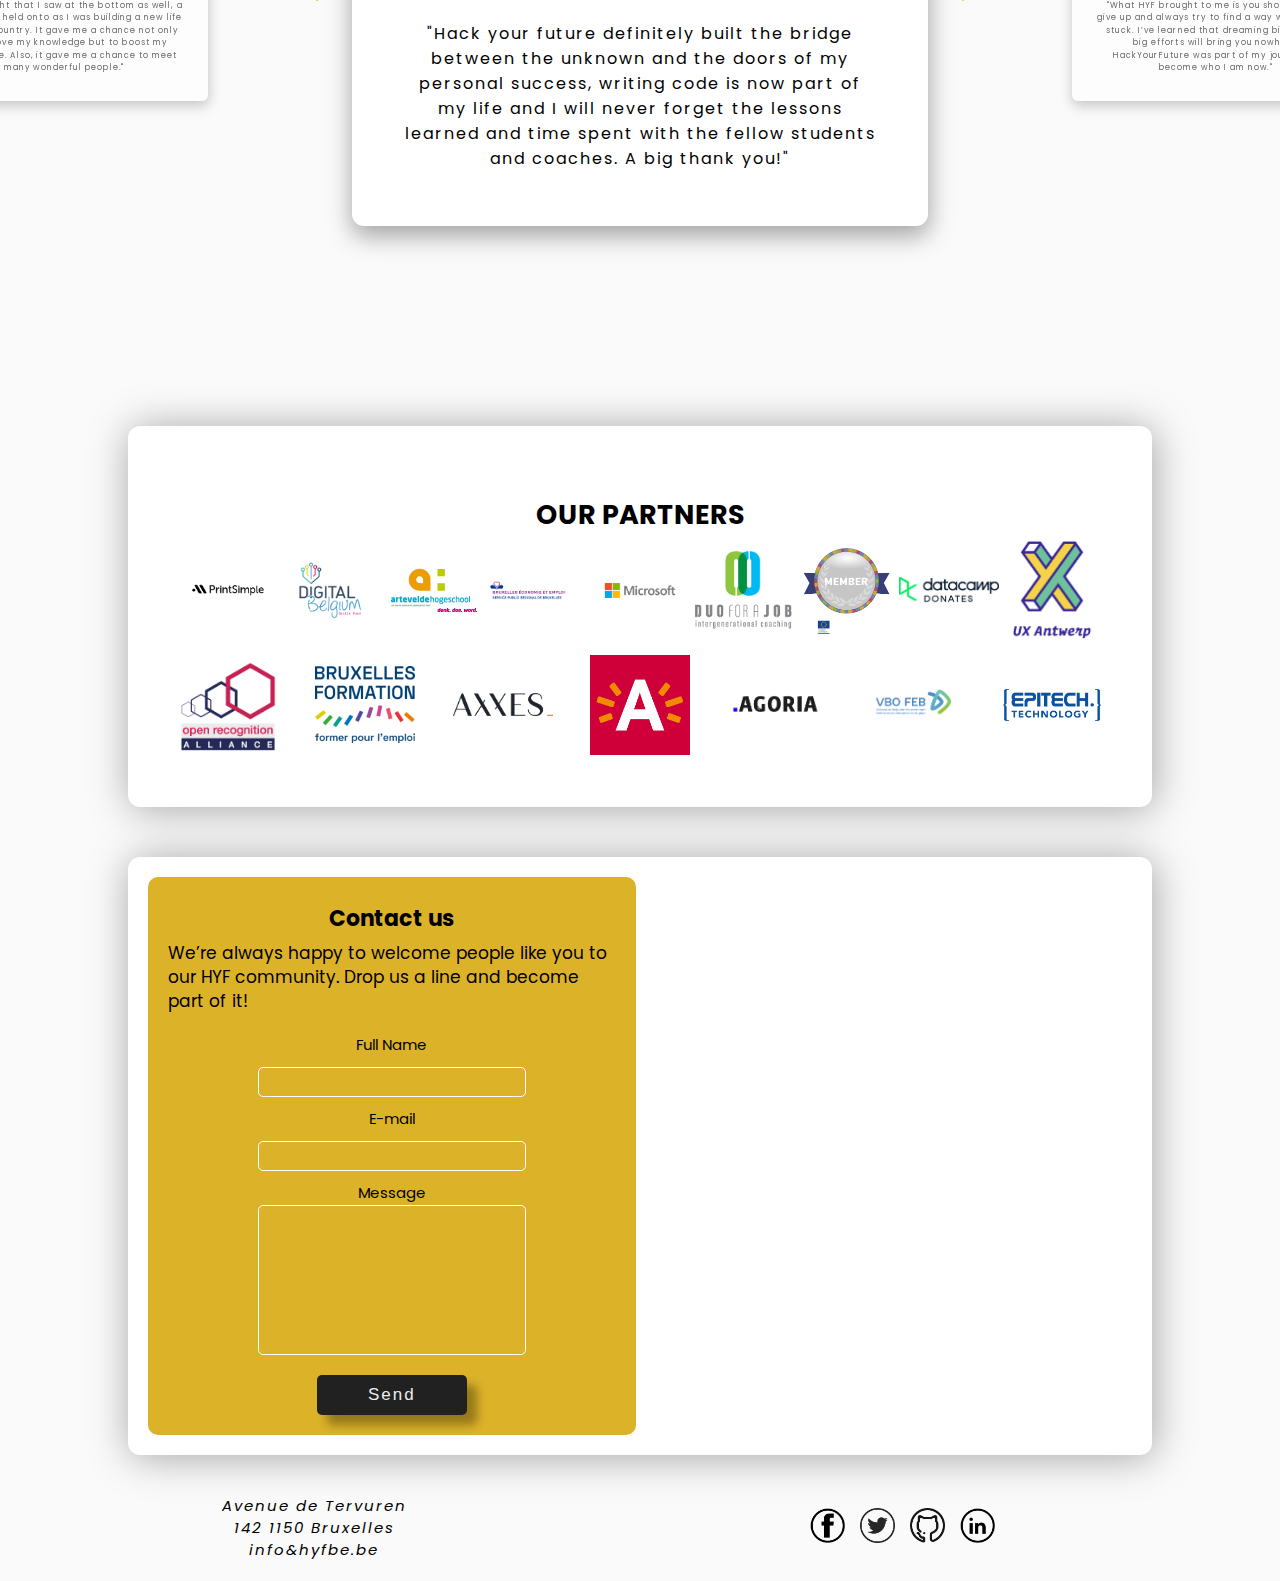
==== commit 1ef7061c: "update.js and links in html" ====
--- a/index.html
+++ b/index.html
@@ -27,16 +27,16 @@
       </div>
       <ul class="nav">
         <li class="nav-item">
-          <a class="nav-link" href="pages/program.html">The program</a>
+          <a class="nav-link" href="./pages/program.html">The program</a>
         </li>
         <li class="nav-item">
-          <a class="nav-link" href="pages/volunteer.html">Volunteer</a>
+          <a class="nav-link" href="./pages/volunteer.html">Volunteer</a>
         </li>
         <li class="nav-item">
-          <a class="nav-link" href="pages/digitalents.html">Digitalents</a>
+          <a class="nav-link" href="./pages/digitalents.html">Digitalents</a>
         </li>
         <li class="nav-item">
-          <a class="nav-link" href="pages/about.html">About</a>
+          <a class="nav-link" href="./pages/about.html">About</a>
         </li>
       </ul>
       <button
@@ -171,7 +171,7 @@
       <h2 class="our-values">Our core values</h2>
       <div class="grid">
         <div class="community">
-          <img src="public/community.svg" alt="community" />
+          <img src="./public/community.svg" alt="community" />
           <h4>Community</h4>
           <p>
             We’re largely dependent on volunteers. That’s what makes us an
@@ -180,7 +180,7 @@
           </p>
         </div>
         <div class="diversity">
-          <img src="public/diversity-inclusiveness.svg" alt="community" />
+          <img src="./public/diversity-inclusiveness.svg" alt="community" />
           <h4>Diversity &amp; inclusiveness</h4>
           <p>
             Our program is adapted to suit people with different backgrounds,
@@ -189,7 +189,7 @@
           </p>
         </div>
         <div class="commitment">
-          <img src="public/commitment.svg" alt="community" />
+          <img src="./public/commitment.svg" alt="community" />
           <h4>Commitment</h4>
           <p>
             Our program is free of charge, although we ask for strong commitment
@@ -198,7 +198,7 @@
           </p>
         </div>
         <div class="open">
-          <img src="public/open.svg" alt="community" />
+          <img src="./public/open.svg" alt="community" />
           <h4>Open</h4>
           <p>
             Sharing is caring. Our curriculum is 100% open. We believe in
@@ -288,52 +288,52 @@
       <h2 class="our-partners">Our Partners</h2>
       <div class="logo-partners">
         <div class="img-partners">
-          <img src="public/print-simple.svg" alt="print-simple" />
-        </div>
-        <div class="img-partners">
-          <img src="public/digital-belgium.svg" alt="digital-belgium" />
-        </div>
-        <div class="img-partners">
-          <img src="public/artevelde.svg" alt="artevelde" />
-        </div>
-        <div class="img-partners">
-          <img src="public/bruxelles-emploi.svg" alt="bruxelles-emploi" />
-        </div>
-        <div class="img-partners">
-          <img src="public/microsoft.svg" alt="microsoft" />
-        </div>
-        <div class="img-partners">
-          <img src="public/duo-logo.png" alt="duo-for-a-job" />
-        </div>
-        <div class="img-partners">
-          <img src="public/DSJC-Member-NEGATIVE.png" alt="member" />
-        </div>
-        <div class="img-partners">
-          <img src="public/datacamp.png" alt="datacamp" />
-        </div>
-        <div class="img-partners">
-          <img src="public/ux-antwerp.png" alt="ux-antwerp" />
-        </div>
-        <div class="img-partners">
-          <img src="public/alliance.png" alt="alliance" />
-        </div>
-        <div class="img-partners">
-          <img src="public/Bruxelles-Formation.png" alt="bruxelles-formation" />
-        </div>
-        <div class="img-partners">
-          <img src="public/axxes.png" alt="axxes" />
-        </div>
-        <div class="img-partners">
-          <img src="public/antwerp-stad.jpg" alt="antwerp-stad" />
-        </div>
-        <div class="img-partners">
-          <img src="public/agoriapng.png" alt="agoria" />
-        </div>
-        <div class="img-partners">
-          <img src="public/vbo.png" alt="vbo-feb" />
-        </div>
-        <div class="img-partners">
-          <img src="public/EPITECH-TECHNOLOGY.png" alt="epitech-technology" />
+          <img src="./public/print-simple.svg" alt="print-simple" />
+        </div>
+        <div class="img-partners">
+          <img src="./public/digital-belgium.svg" alt="digital-belgium" />
+        </div>
+        <div class="img-partners">
+          <img src="./public/artevelde.svg" alt="artevelde" />
+        </div>
+        <div class="img-partners">
+          <img src="./public/bruxelles-emploi.svg" alt="bruxelles-emploi" />
+        </div>
+        <div class="img-partners">
+          <img src="./public/microsoft.svg" alt="microsoft" />
+        </div>
+        <div class="img-partners">
+          <img src="./public/duo-logo.png" alt="duo-for-a-job" />
+        </div>
+        <div class="img-partners">
+          <img src="./public/DSJC-Member-NEGATIVE.png" alt="member" />
+        </div>
+        <div class="img-partners">
+          <img src="./public/datacamp.png" alt="datacamp" />
+        </div>
+        <div class="img-partners">
+          <img src="./public/ux-antwerp.png" alt="ux-antwerp" />
+        </div>
+        <div class="img-partners">
+          <img src="./public/alliance.png" alt="alliance" />
+        </div>
+        <div class="img-partners">
+          <img src="./public/Bruxelles-Formation.png" alt="bruxelles-formation" />
+        </div>
+        <div class="img-partners">
+          <img src="./public/axxes.png" alt="axxes" />
+        </div>
+        <div class="img-partners">
+          <img src="./public/antwerp-stad.jpg" alt="antwerp-stad" />
+        </div>
+        <div class="img-partners">
+          <img src="./public/agoriapng.png" alt="agoria" />
+        </div>
+        <div class="img-partners">
+          <img src="./public/vbo.png" alt="vbo-feb" />
+        </div>
+        <div class="img-partners">
+          <img src="./public/EPITECH-TECHNOLOGY.png" alt="epitech-technology" />
         </div>
       </div>
     </div>
@@ -378,14 +378,14 @@
               href="https://www.facebook.com/HackYFutureBE/"
               aria-label="facebook"
             >
-              <img class="img-social" src="public/fb_icon.png" alt="facebook" />
+              <img class="img-social" src="./public/fb_icon.png" alt="facebook" />
             </a>
           </li>
           <li class="social-icon">
             <a href="https://twitter.com/HackYFutureBE" aria-label="twitter">
               <img
                 class="img-social"
-                src="public/twitter_icon.png"
+                src="./public/twitter_icon.png"
                 alt="twitter"
               />
             </a>
@@ -397,7 +397,7 @@
             >
               <img
                 class="img-social"
-                src="public/github_icon.png"
+                src="./public/github_icon.png"
                 alt="github"
               />
             </a>
@@ -409,7 +409,7 @@
             >
               <img
                 class="img-social"
-                src="public/linkedin_icon.png"
+                src="./public/linkedin_icon.png"
                 alt="lindekin"
               />
             </a>
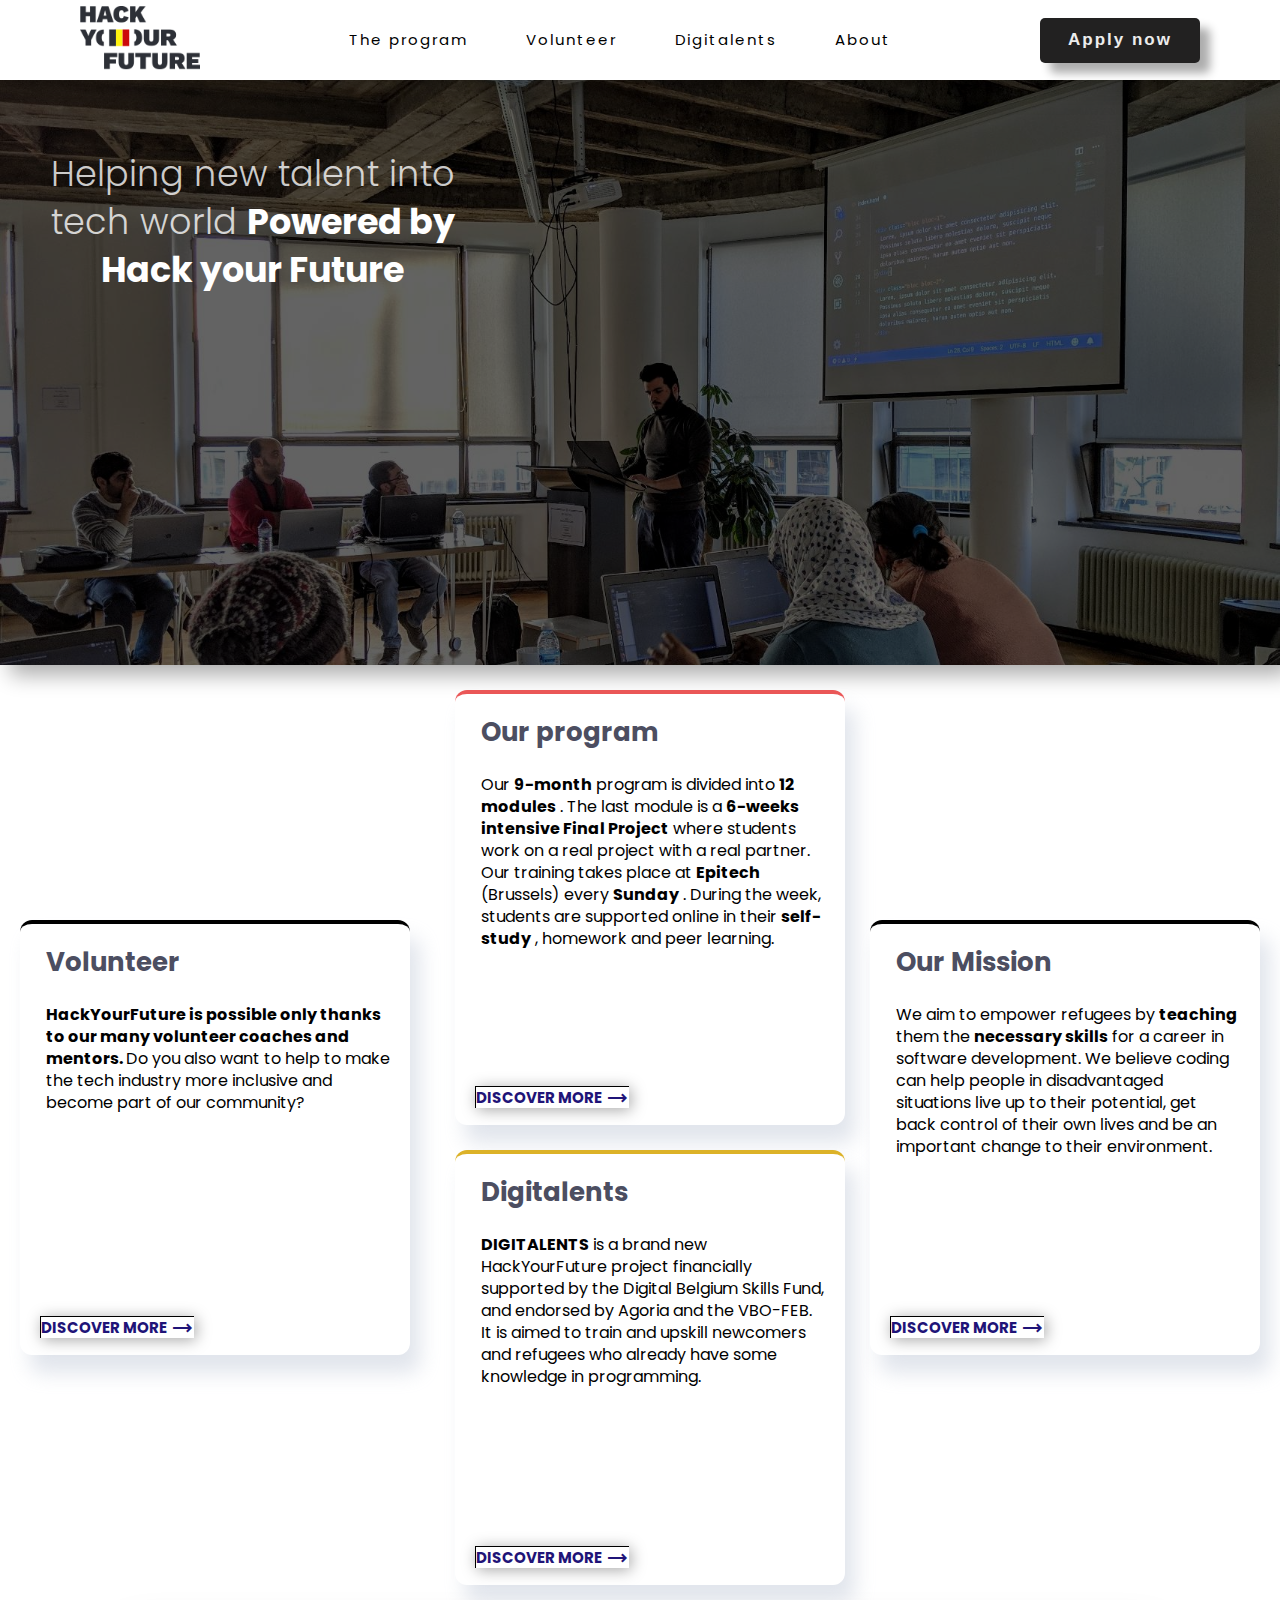
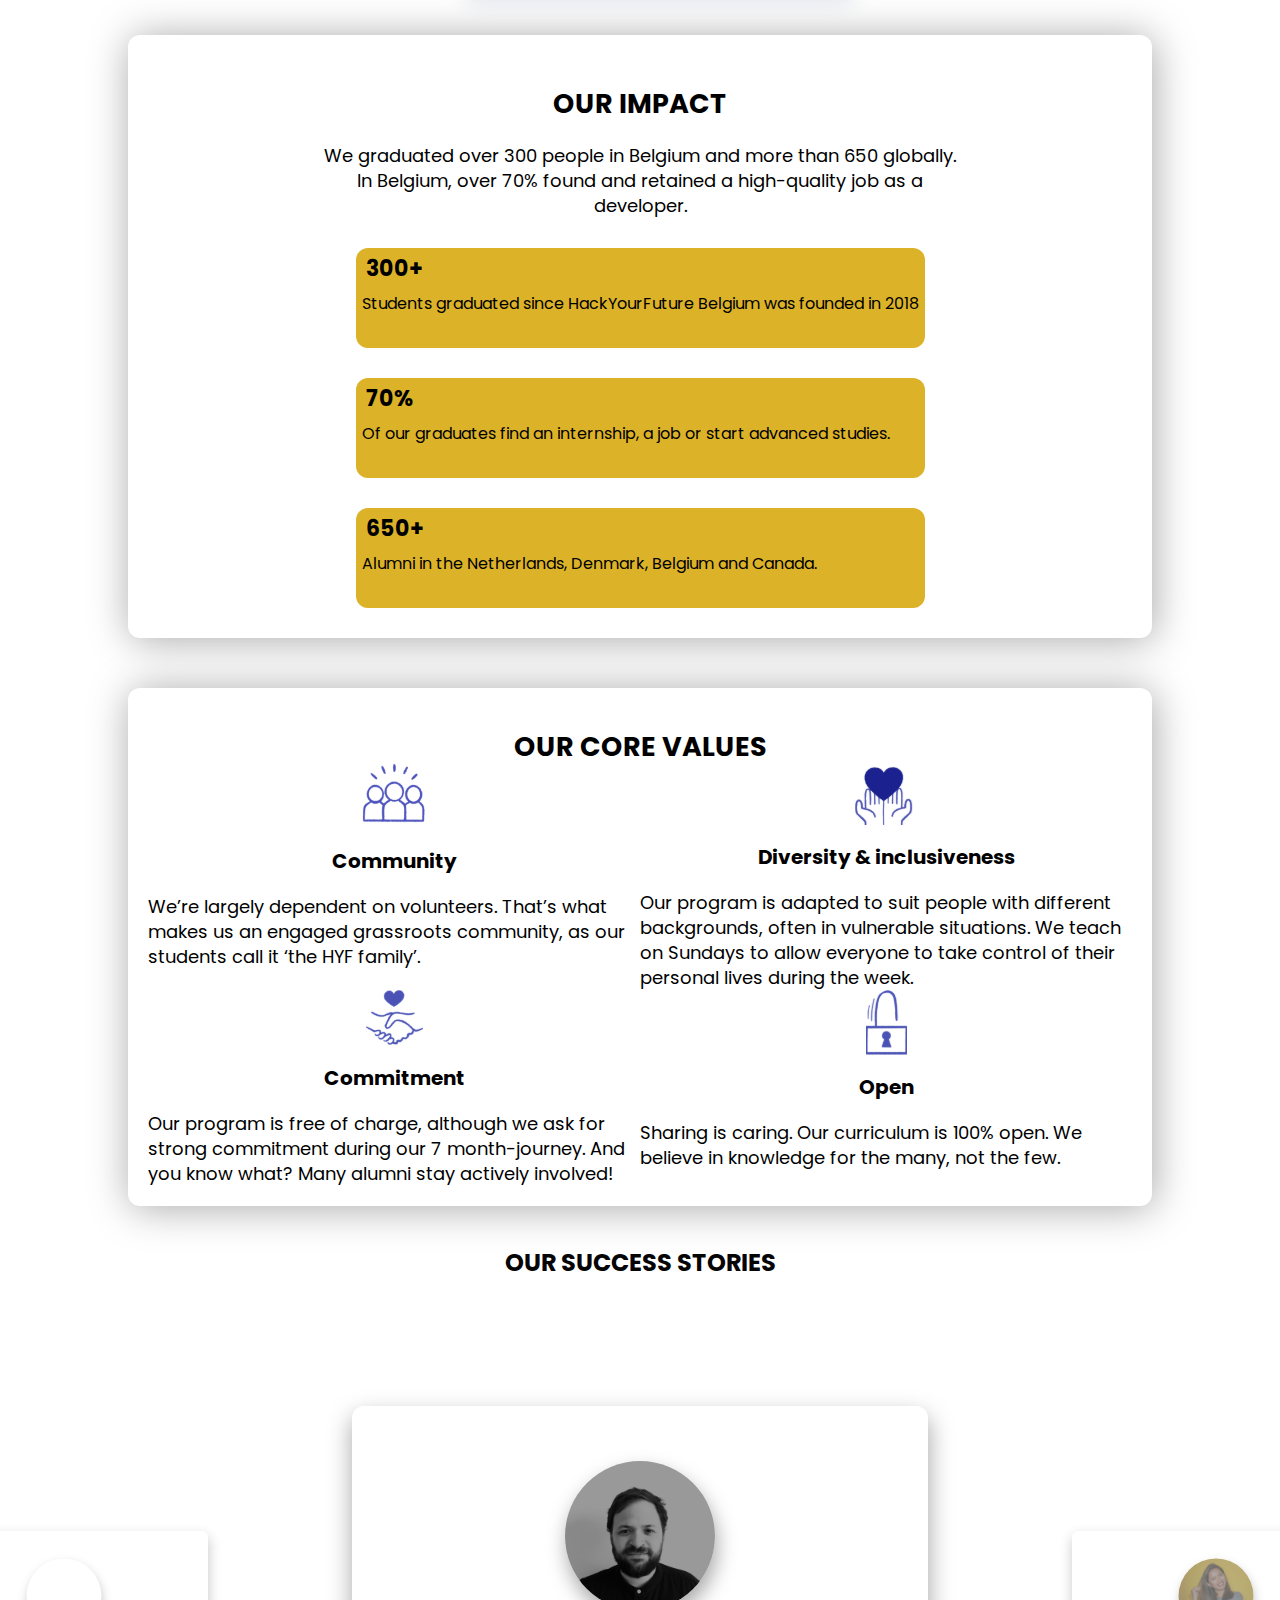
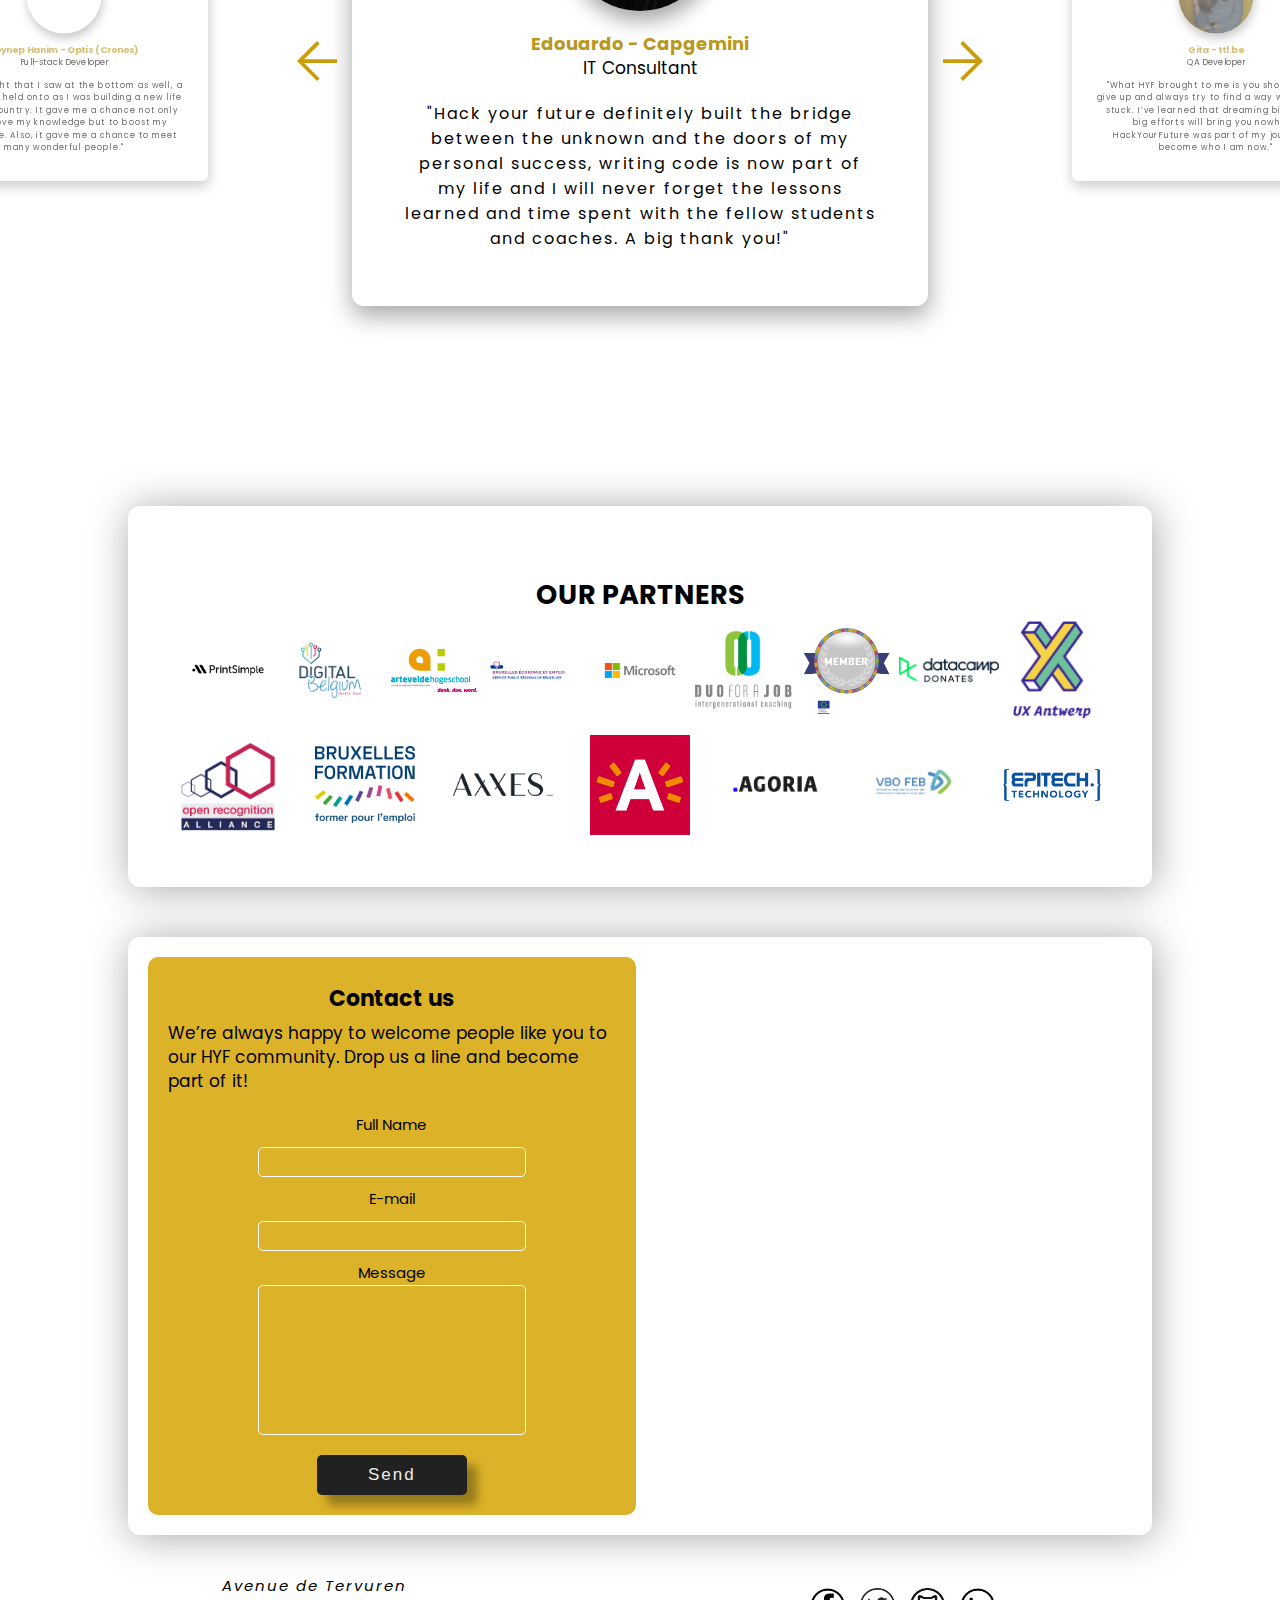
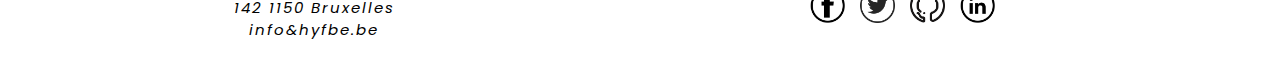
==== commit fd564ea7: "changes src body and nav" ====
--- a/index.html
+++ b/index.html
@@ -17,7 +17,7 @@
     <title>Hack your future</title>
     <link href="./styles/style.css" rel="stylesheet" />
   </head>
-  <body>
+  <body class="body-home">
     <!-- Navigation -->
     <nav class="nav-main">
       <div class="logo">
@@ -318,7 +318,10 @@
           <img src="./public/alliance.png" alt="alliance" />
         </div>
         <div class="img-partners">
-          <img src="./public/Bruxelles-Formation.png" alt="bruxelles-formation" />
+          <img
+            src="./public/Bruxelles-Formation.png"
+            alt="bruxelles-formation"
+          />
         </div>
         <div class="img-partners">
           <img src="./public/axxes.png" alt="axxes" />
@@ -378,7 +381,11 @@
               href="https://www.facebook.com/HackYFutureBE/"
               aria-label="facebook"
             >
-              <img class="img-social" src="./public/fb_icon.png" alt="facebook" />
+              <img
+                class="img-social"
+                src="./public/fb_icon.png"
+                alt="facebook"
+              />
             </a>
           </li>
           <li class="social-icon">
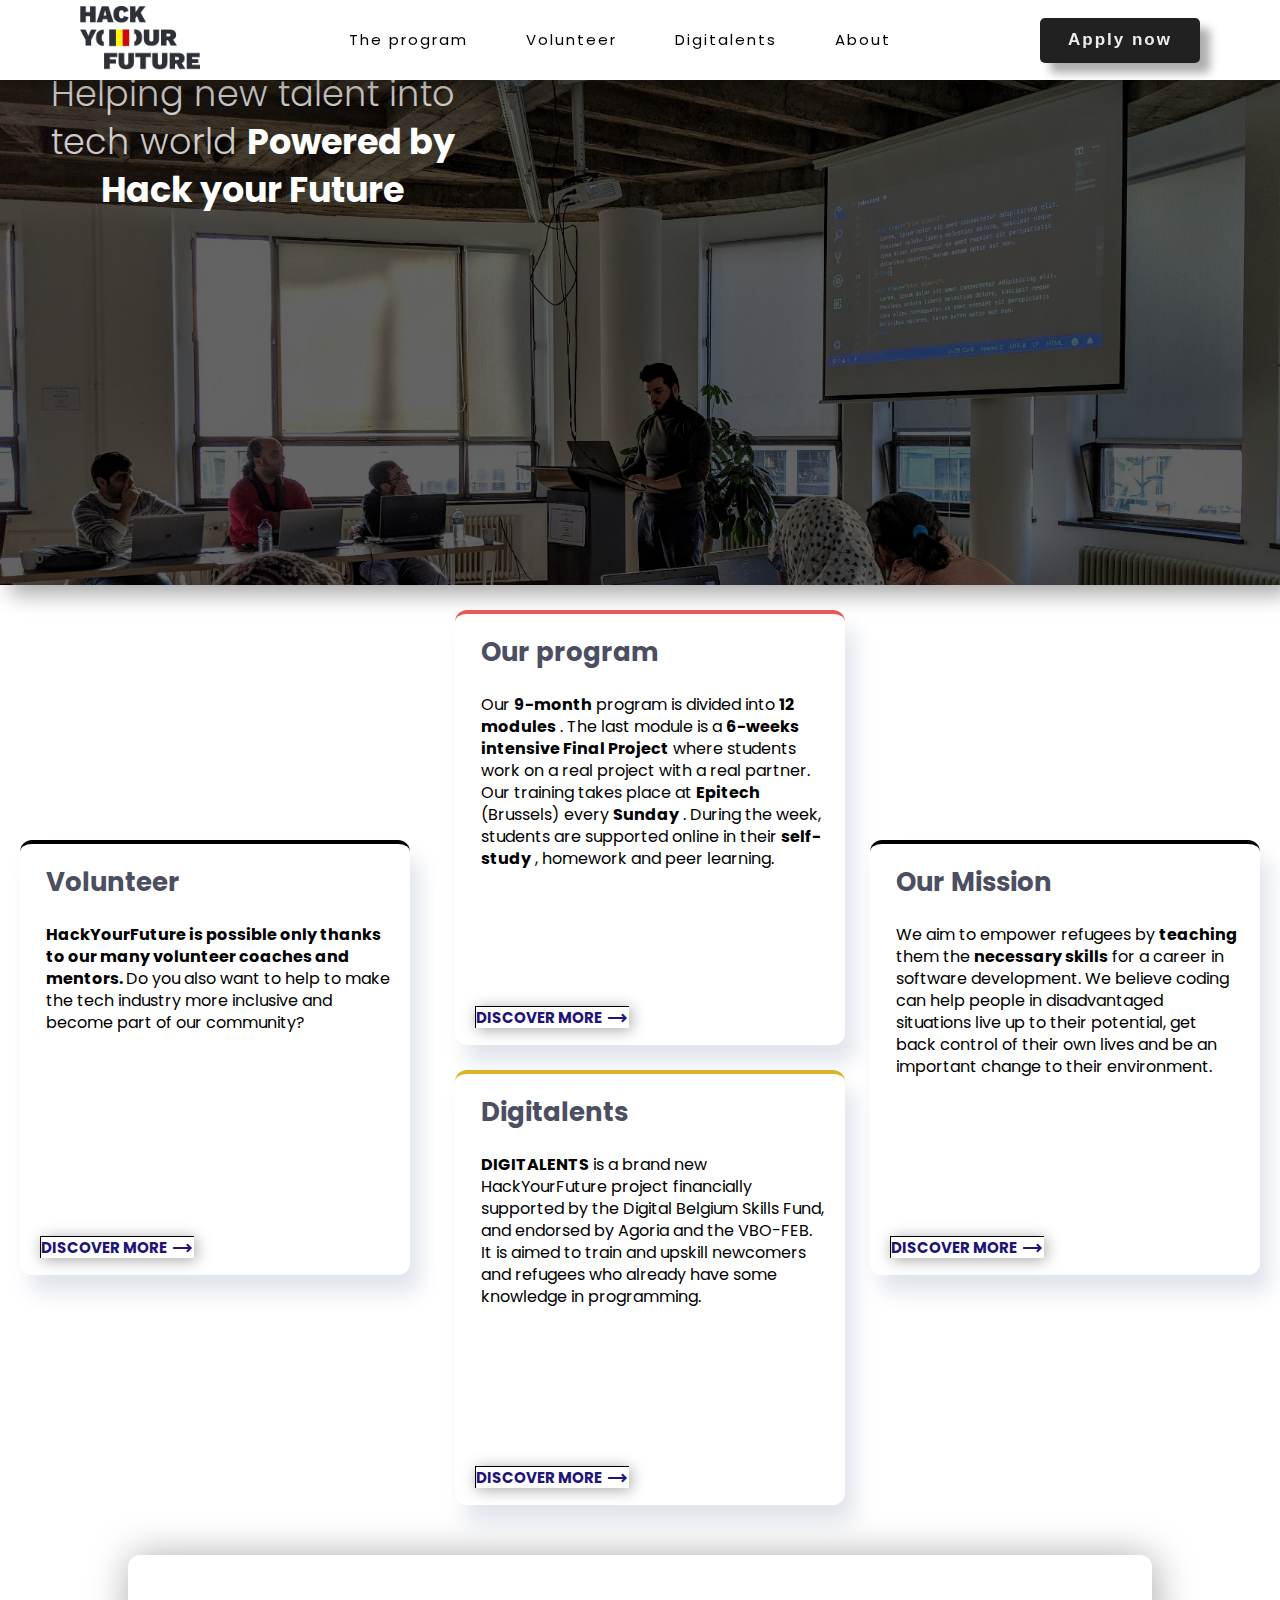
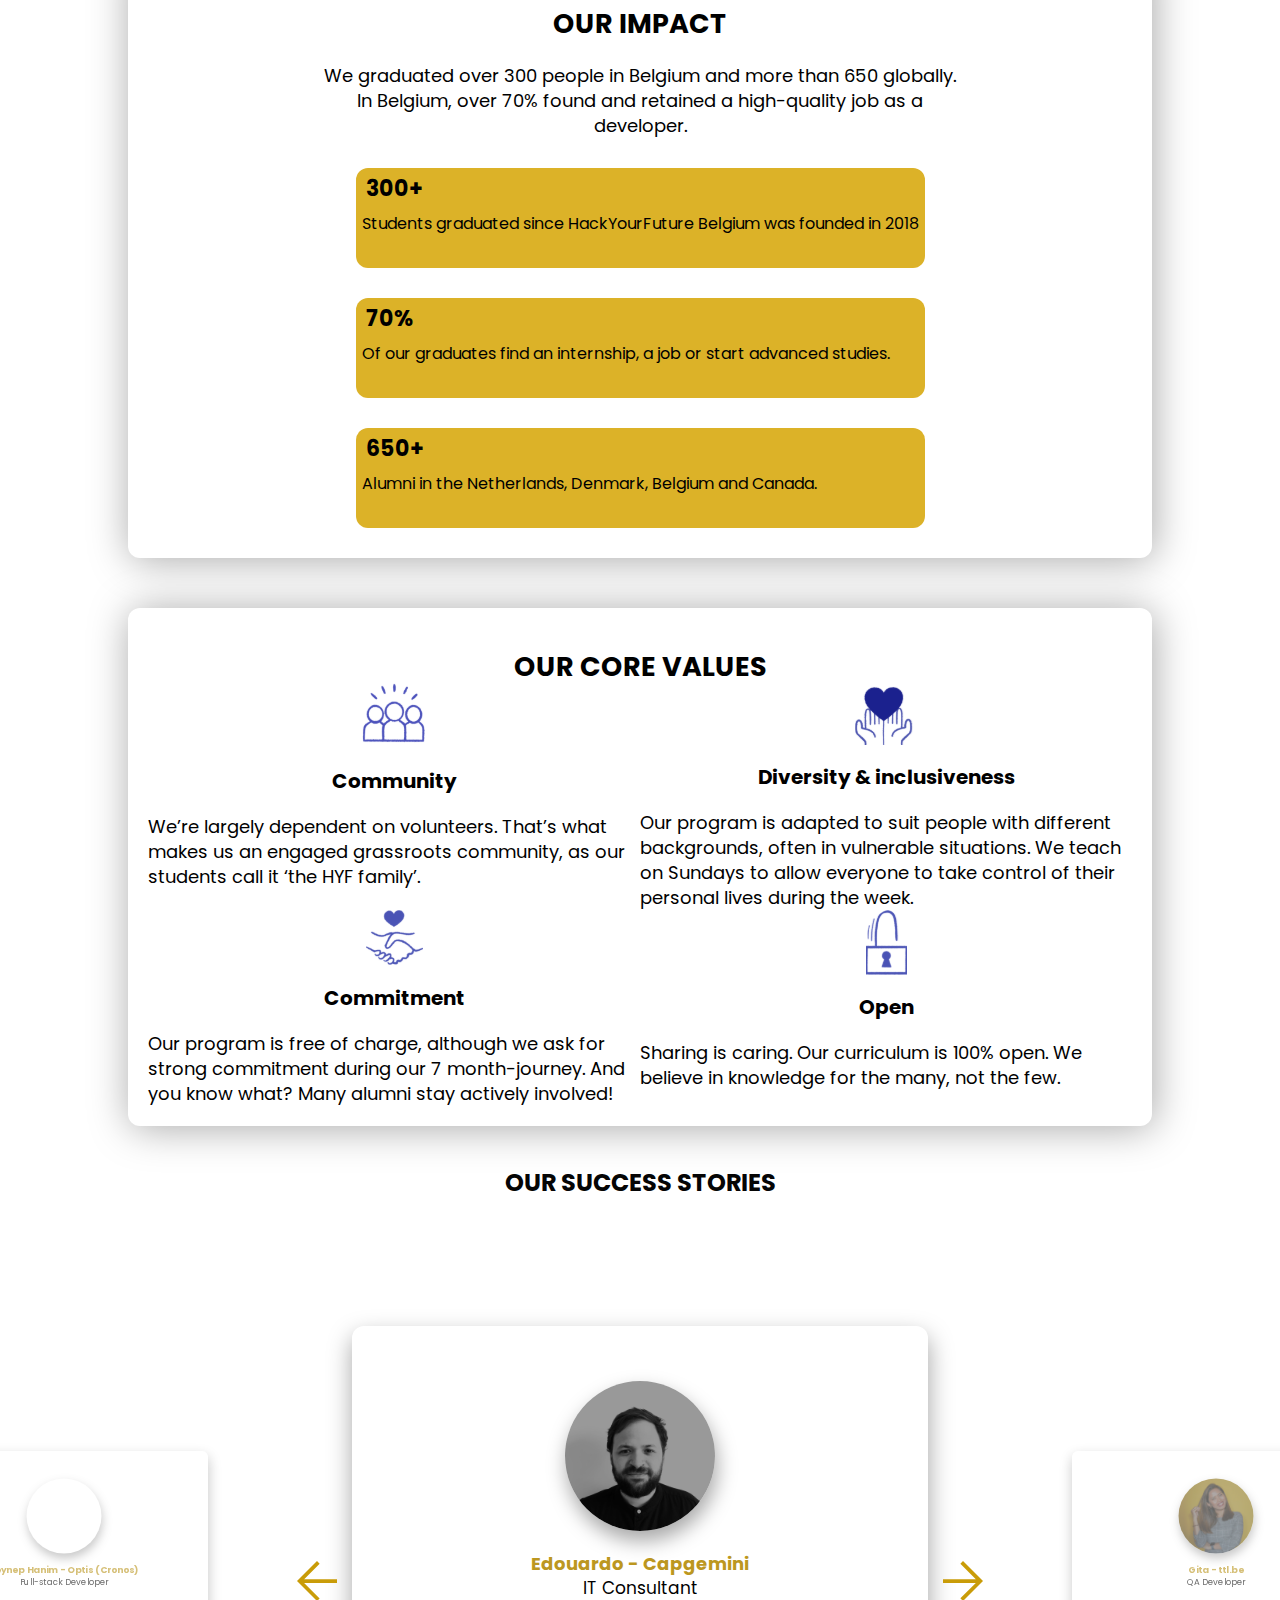
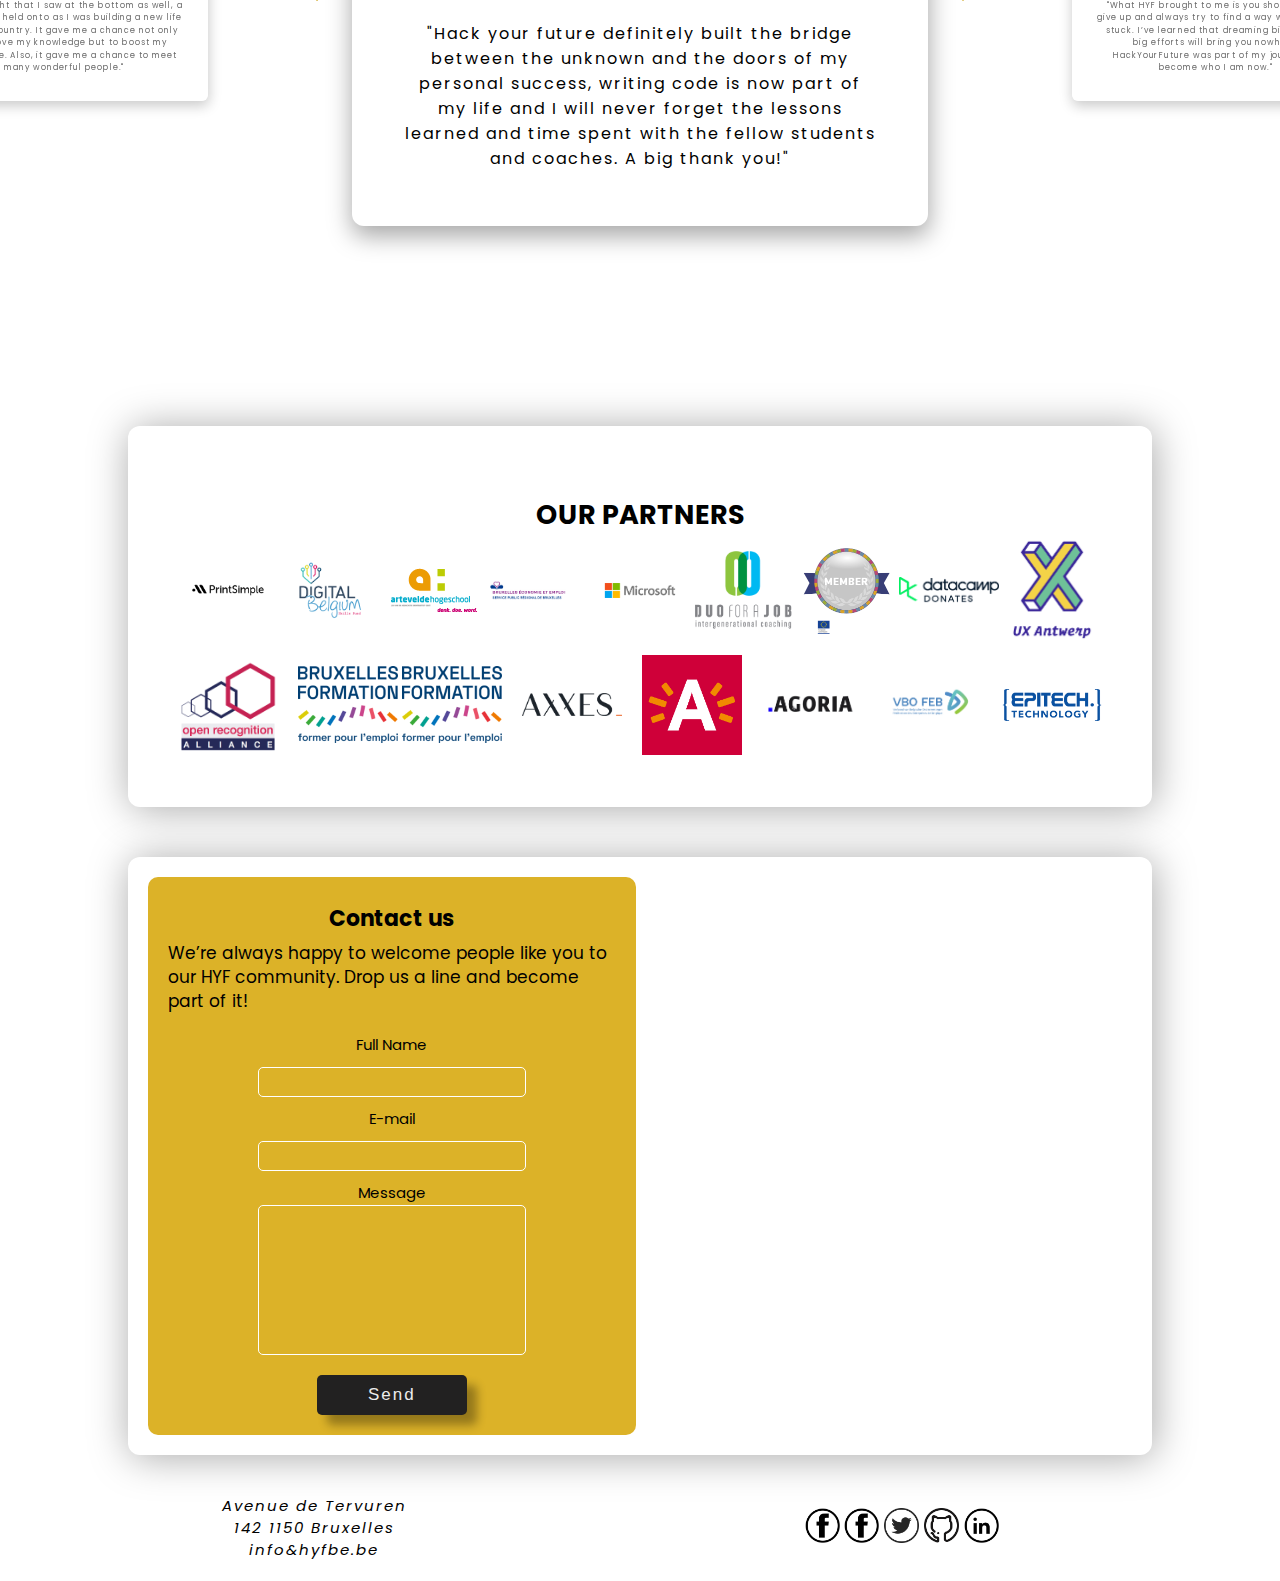
==== commit 220e52f7: "Merge branch 'main' into changeStylesBody" ====
--- a/index.html
+++ b/index.html
@@ -322,6 +322,7 @@
             src="./public/Bruxelles-Formation.png"
             alt="bruxelles-formation"
           />
+          <img src="./public/Bruxelles-Formation.png" alt="bruxelles-formation" />
         </div>
         <div class="img-partners">
           <img src="./public/axxes.png" alt="axxes" />
@@ -386,6 +387,7 @@
                 src="./public/fb_icon.png"
                 alt="facebook"
               />
+              <img class="img-social" src="./public/fb_icon.png" alt="facebook" />
             </a>
           </li>
           <li class="social-icon">
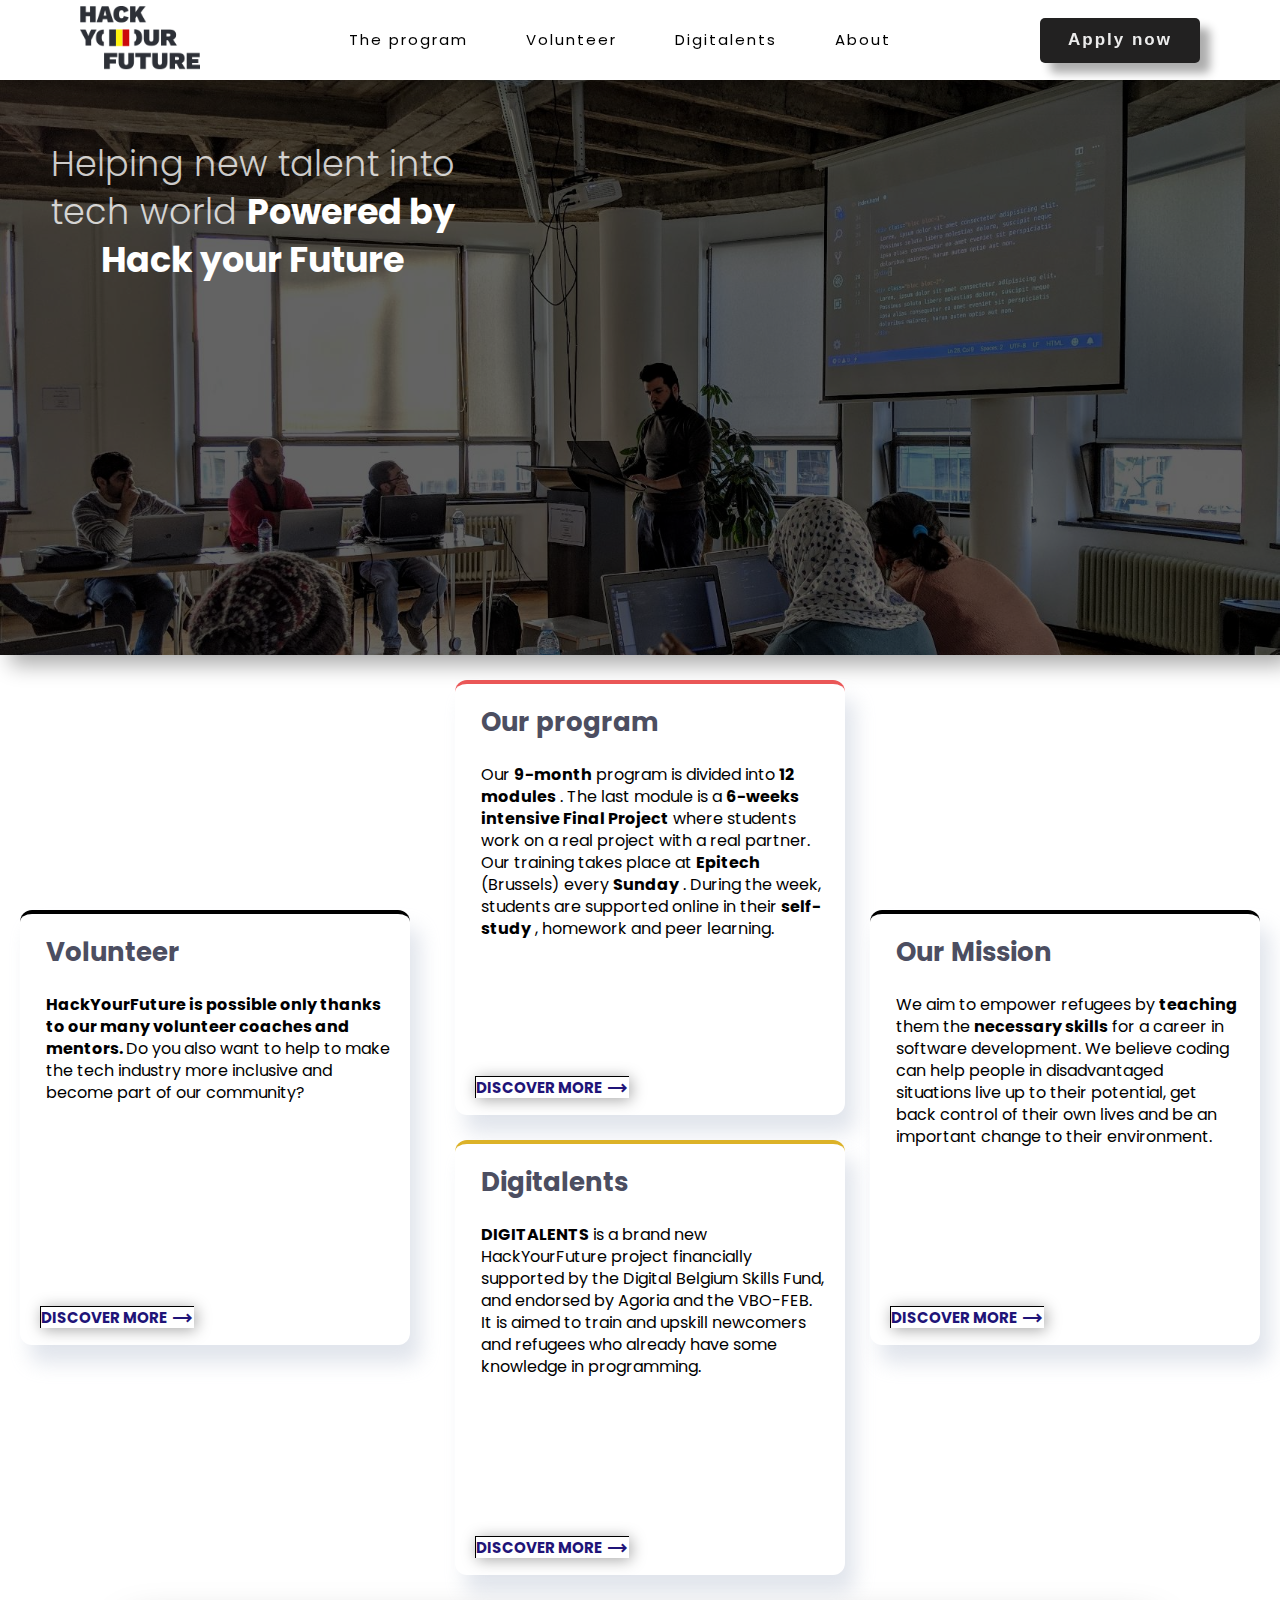
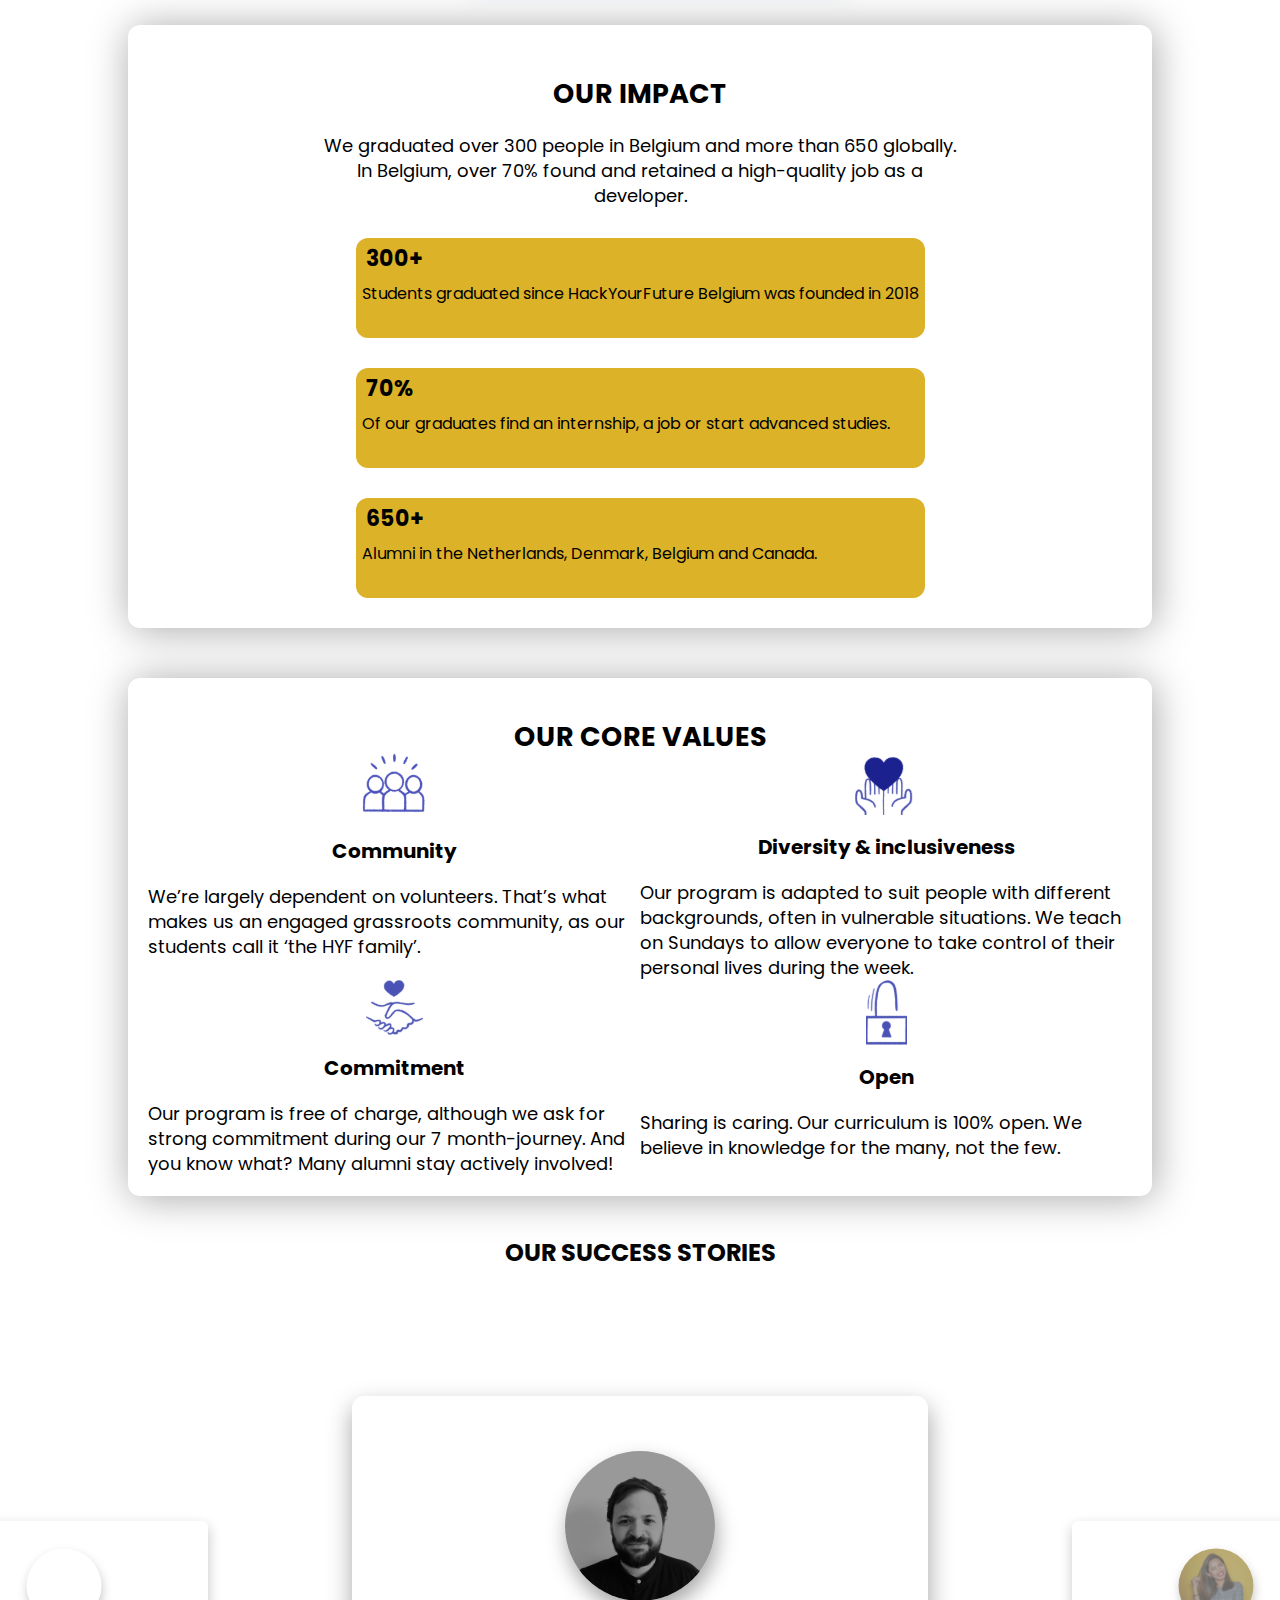
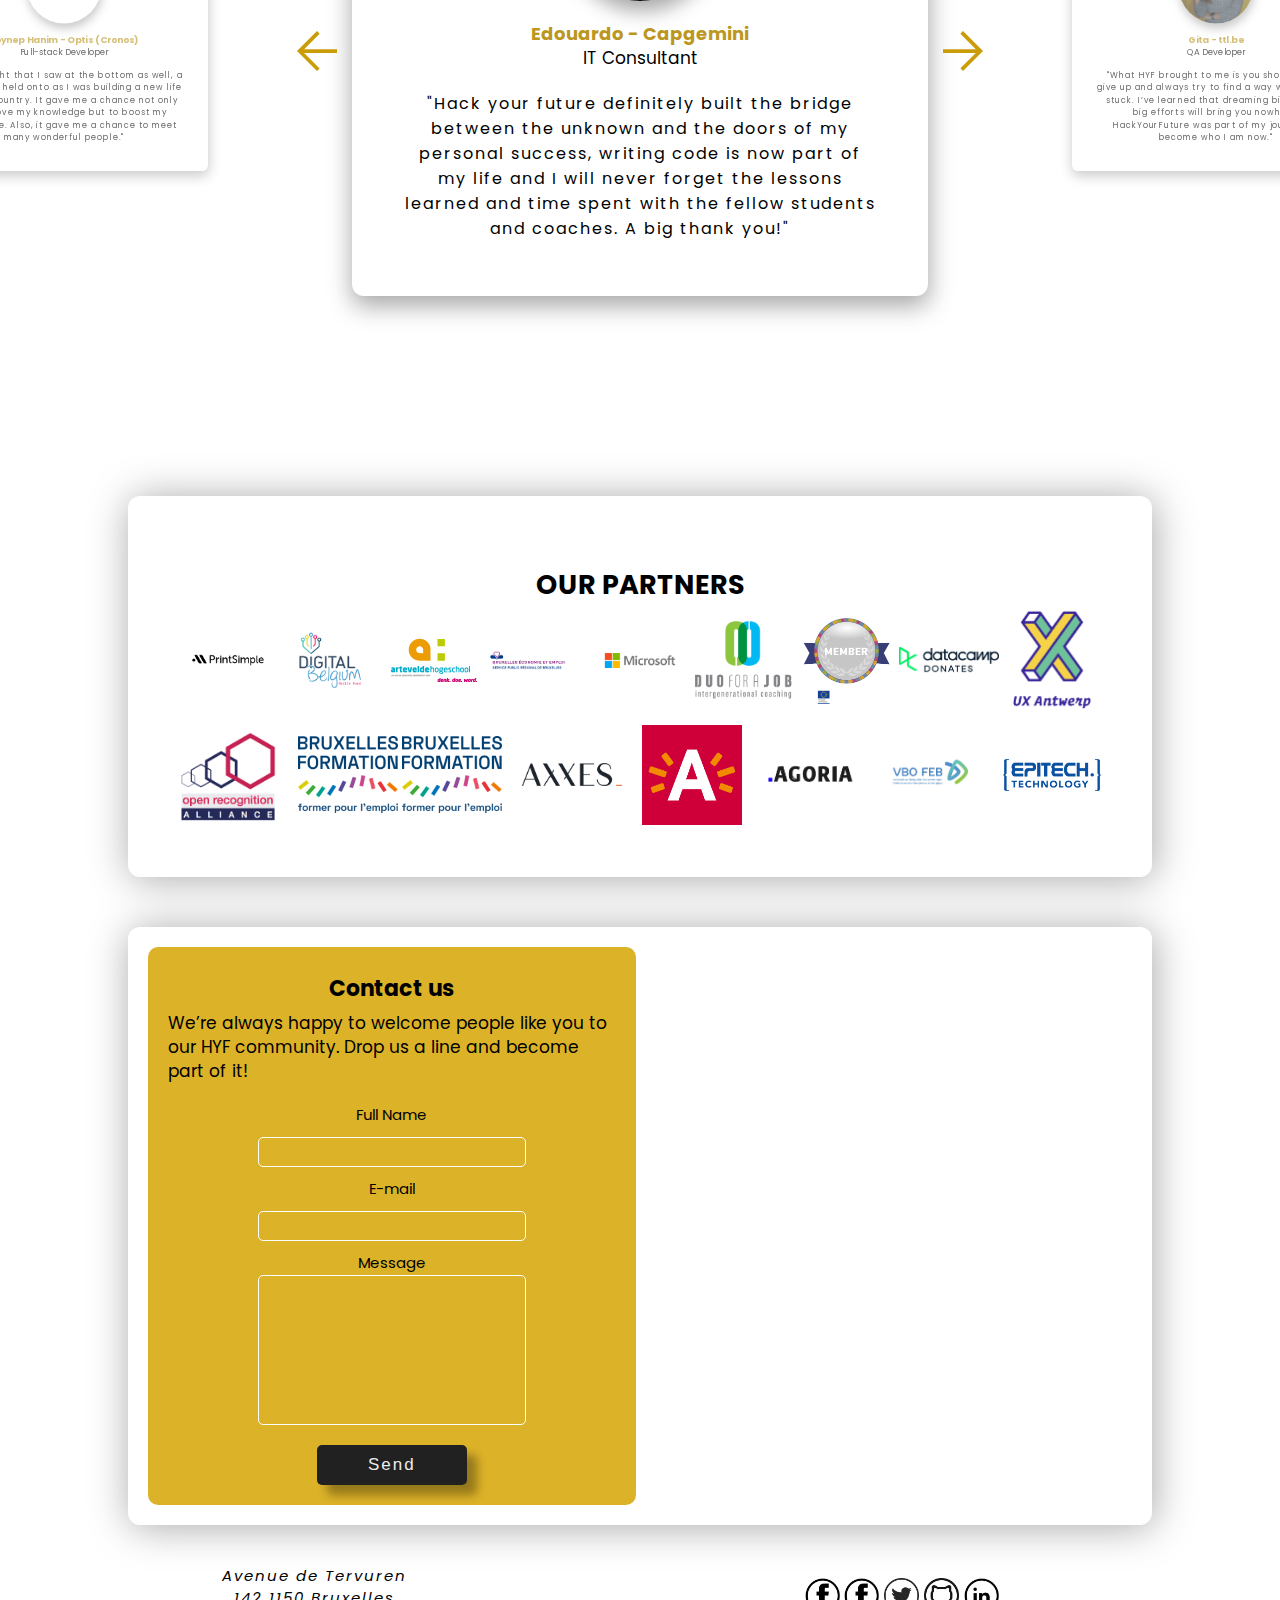
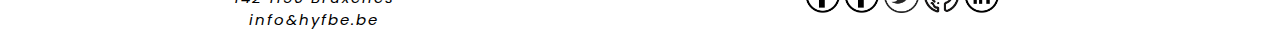
==== commit c1291f72: "change position of the title" ====
--- a/index.html
+++ b/index.html
@@ -322,7 +322,10 @@
             src="./public/Bruxelles-Formation.png"
             alt="bruxelles-formation"
           />
-          <img src="./public/Bruxelles-Formation.png" alt="bruxelles-formation" />
+          <img
+            src="./public/Bruxelles-Formation.png"
+            alt="bruxelles-formation"
+          />
         </div>
         <div class="img-partners">
           <img src="./public/axxes.png" alt="axxes" />
@@ -387,7 +390,11 @@
                 src="./public/fb_icon.png"
                 alt="facebook"
               />
-              <img class="img-social" src="./public/fb_icon.png" alt="facebook" />
+              <img
+                class="img-social"
+                src="./public/fb_icon.png"
+                alt="facebook"
+              />
             </a>
           </li>
           <li class="social-icon">
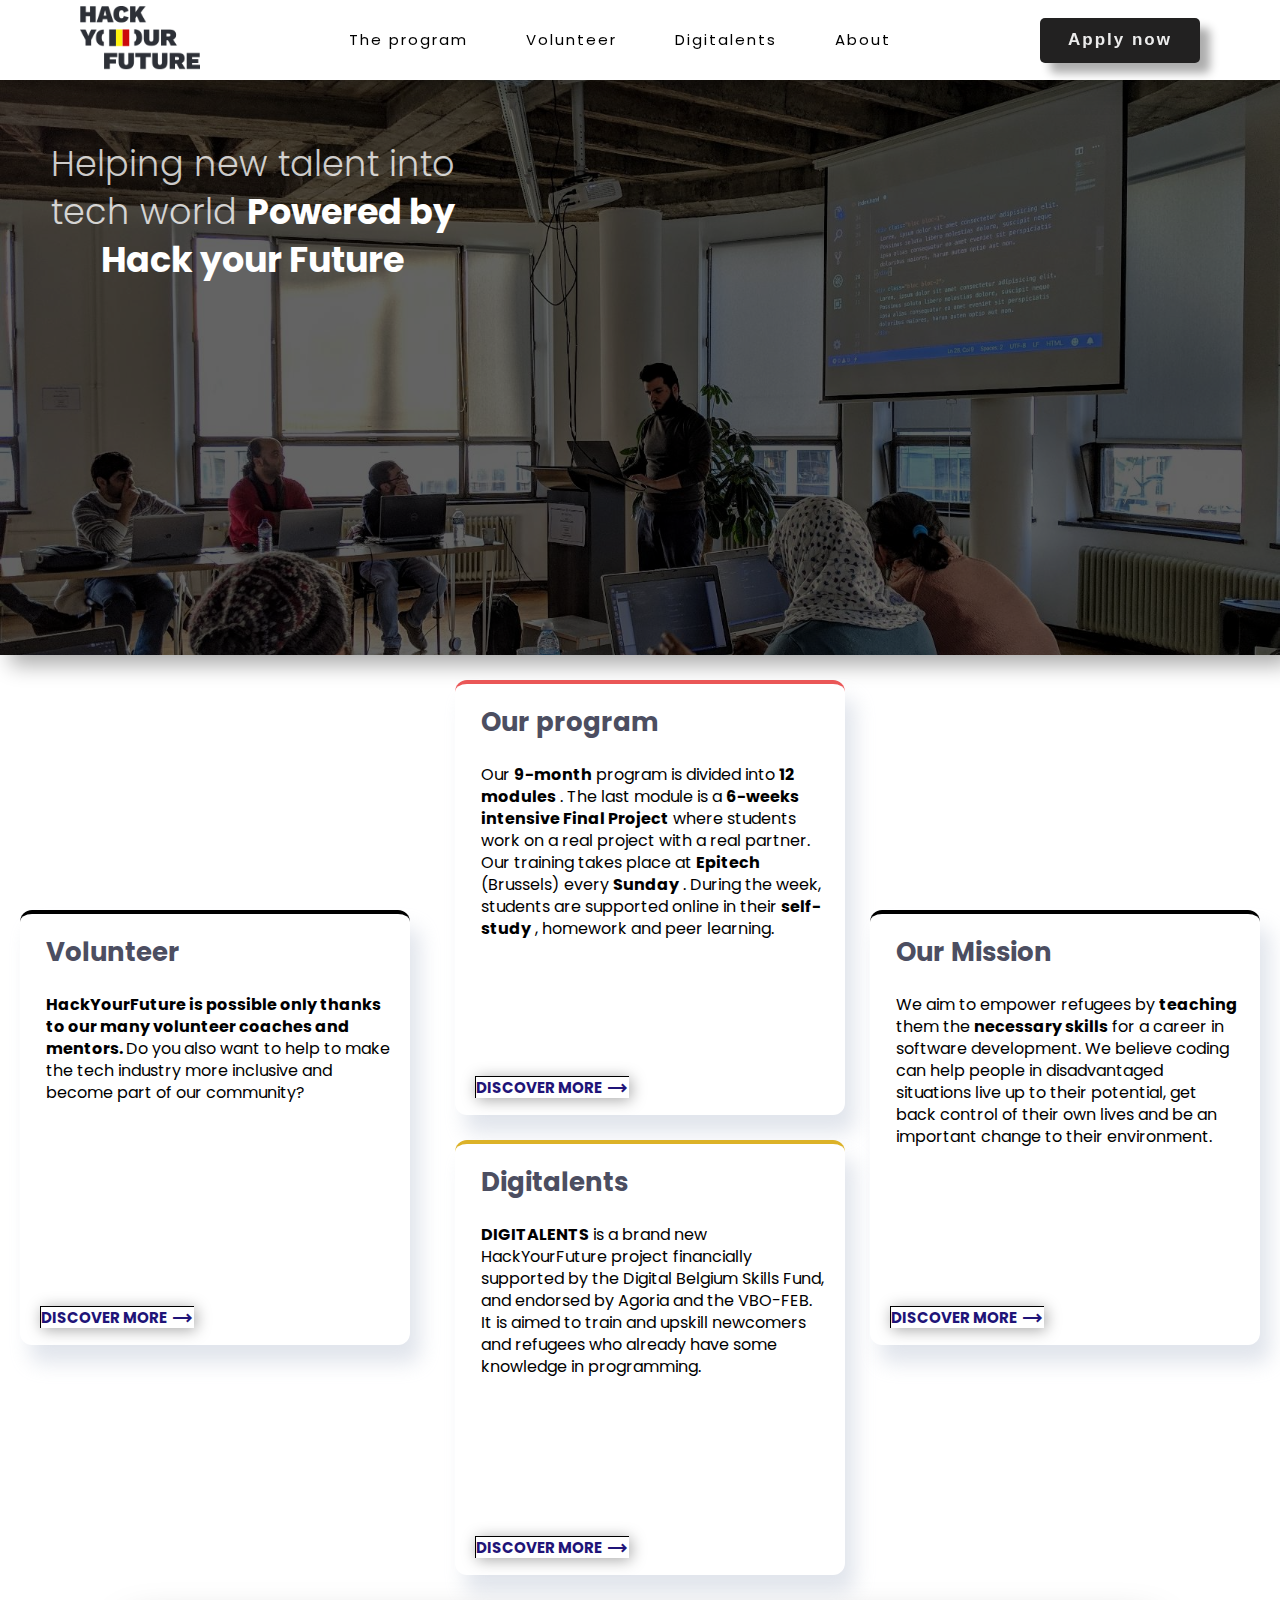
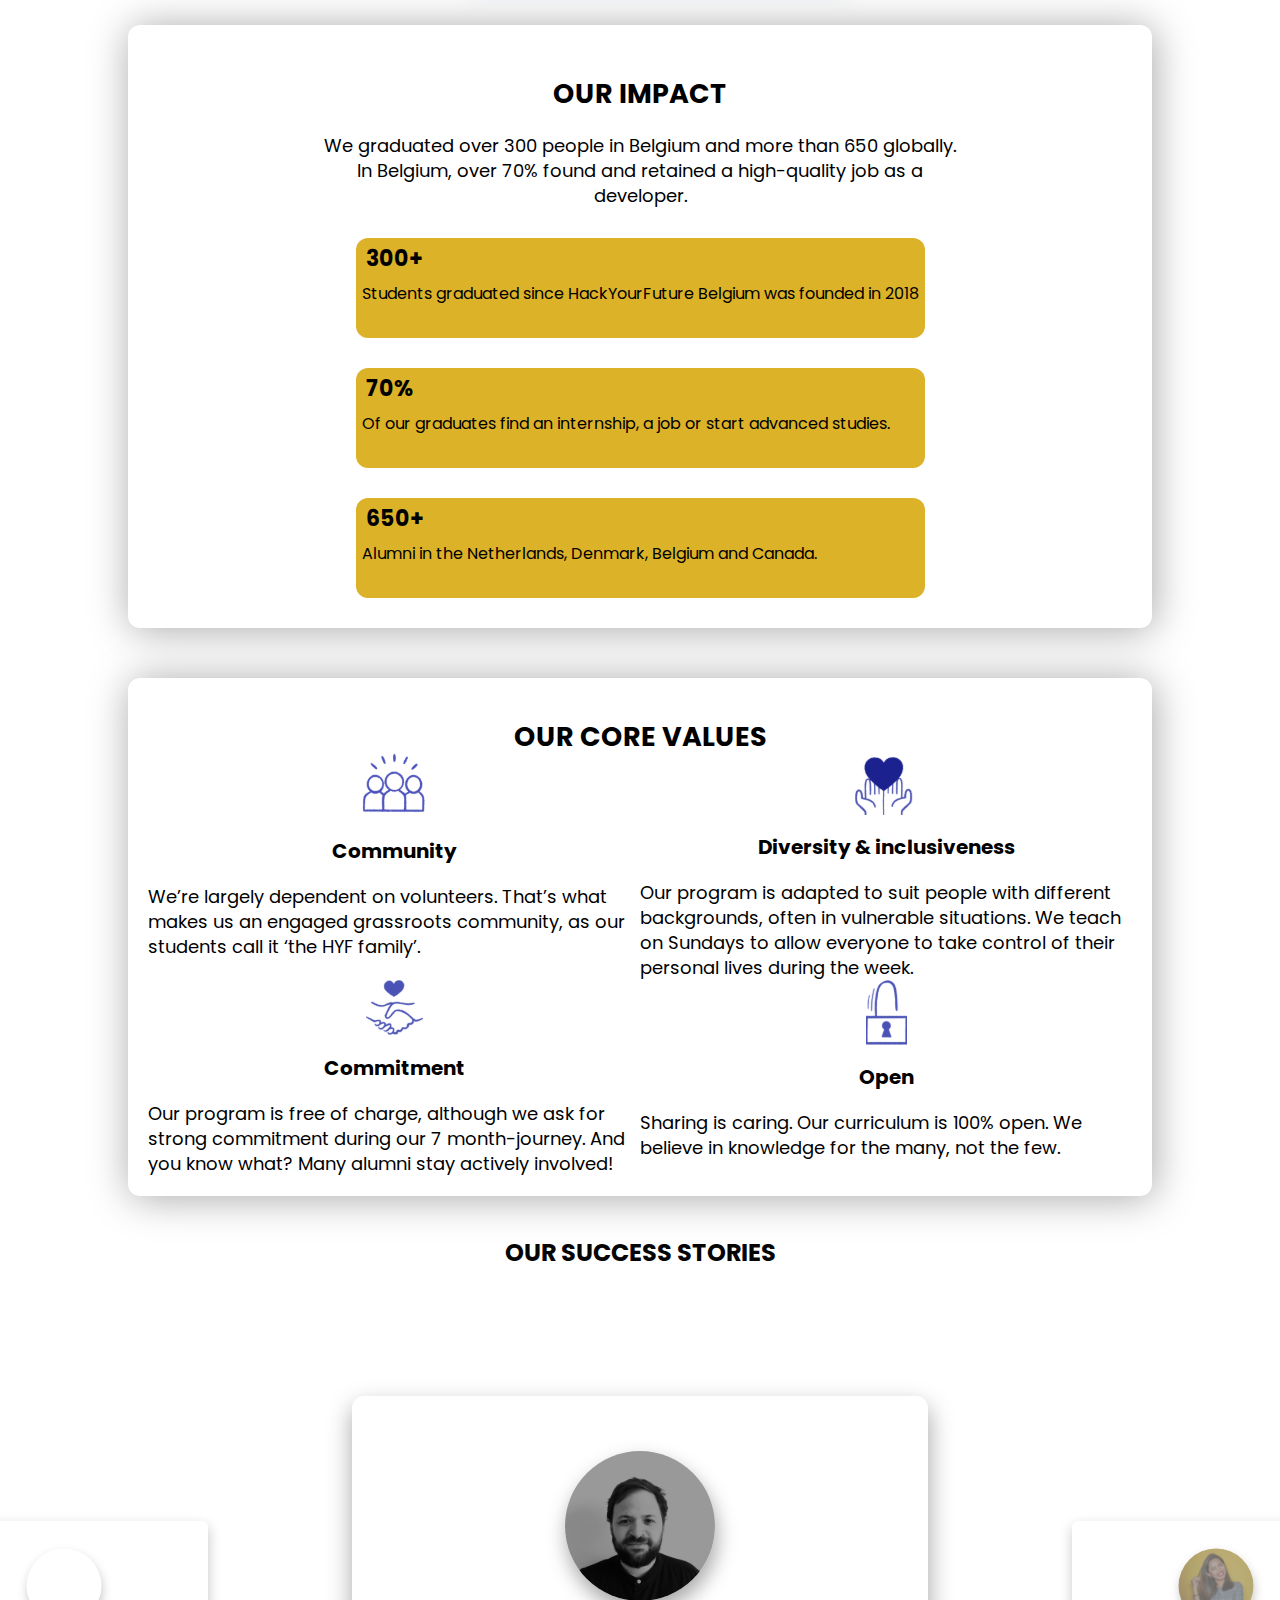
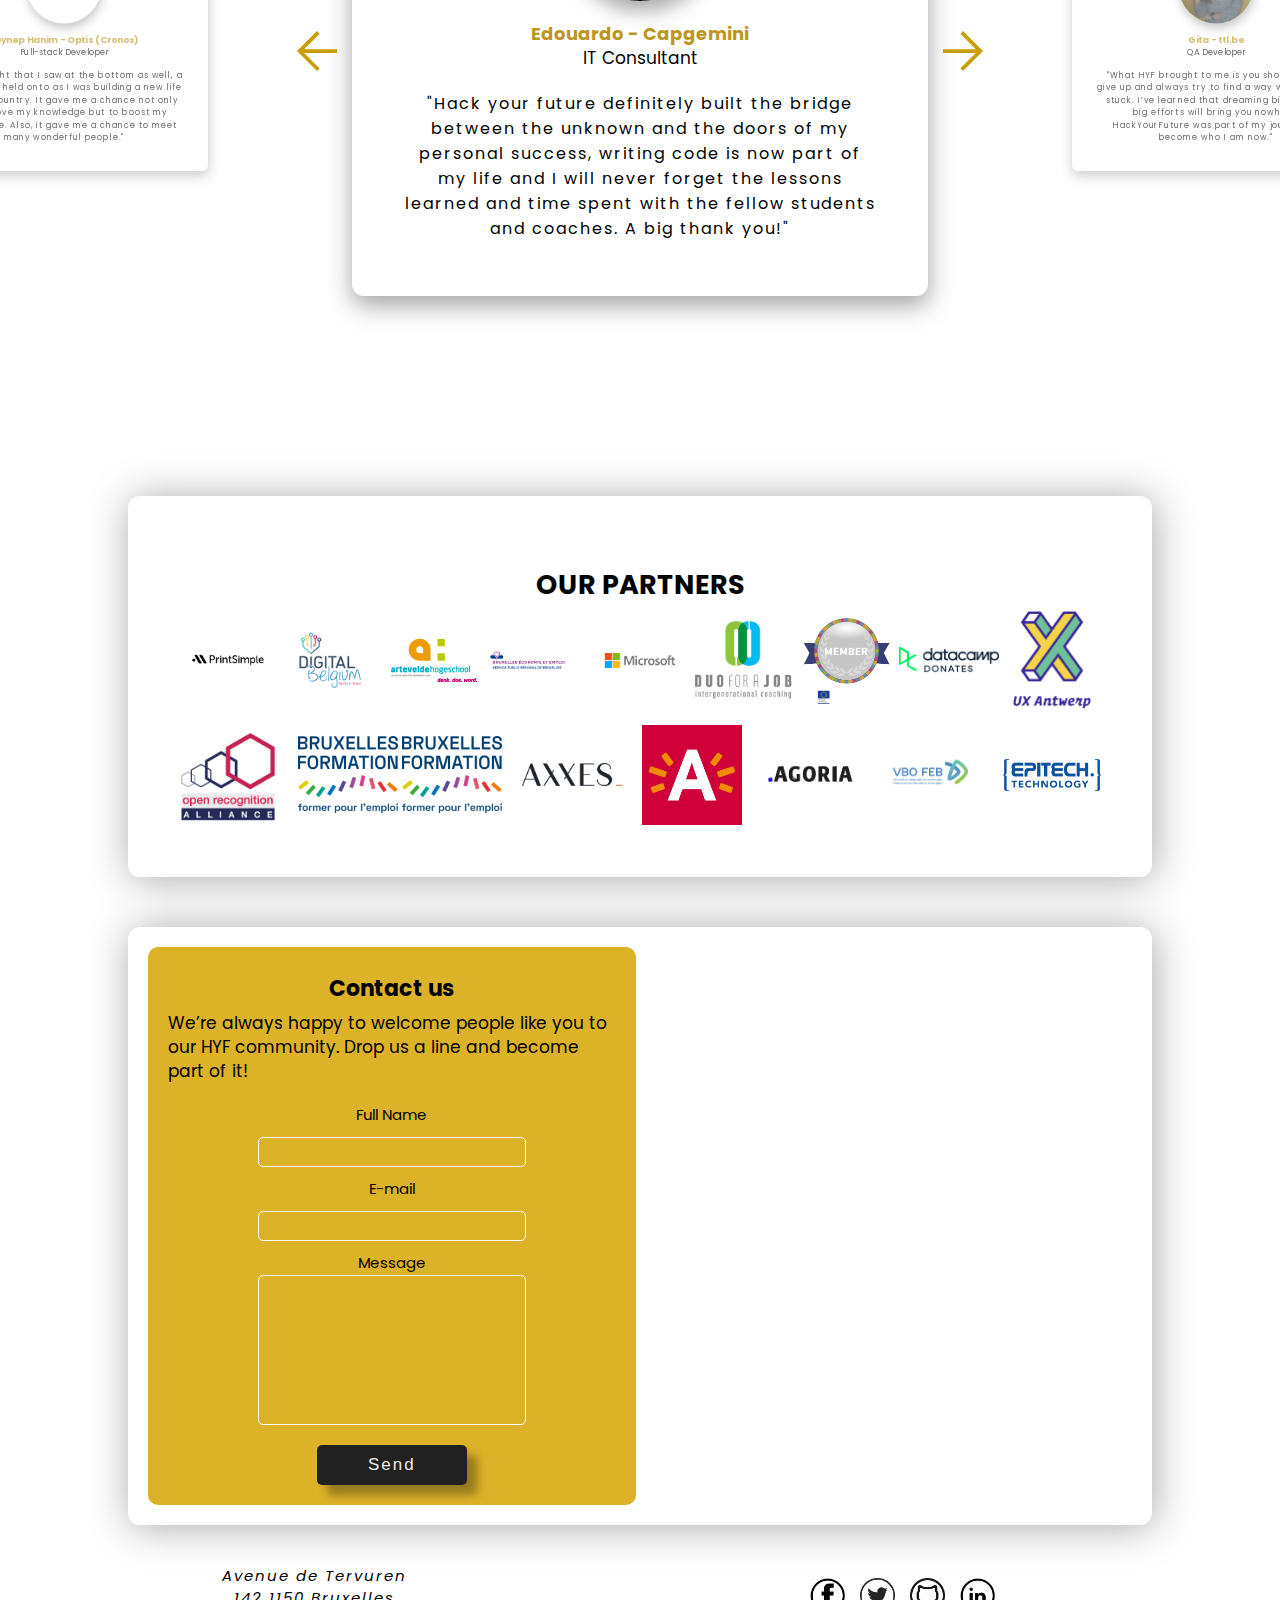
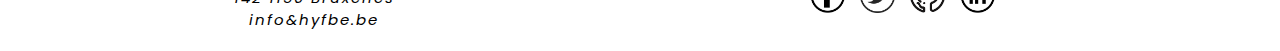
==== commit c263bddb: "delete icon fb" ====
--- a/index.html
+++ b/index.html
@@ -390,11 +390,6 @@
                 src="./public/fb_icon.png"
                 alt="facebook"
               />
-              <img
-                class="img-social"
-                src="./public/fb_icon.png"
-                alt="facebook"
-              />
             </a>
           </li>
           <li class="social-icon">
